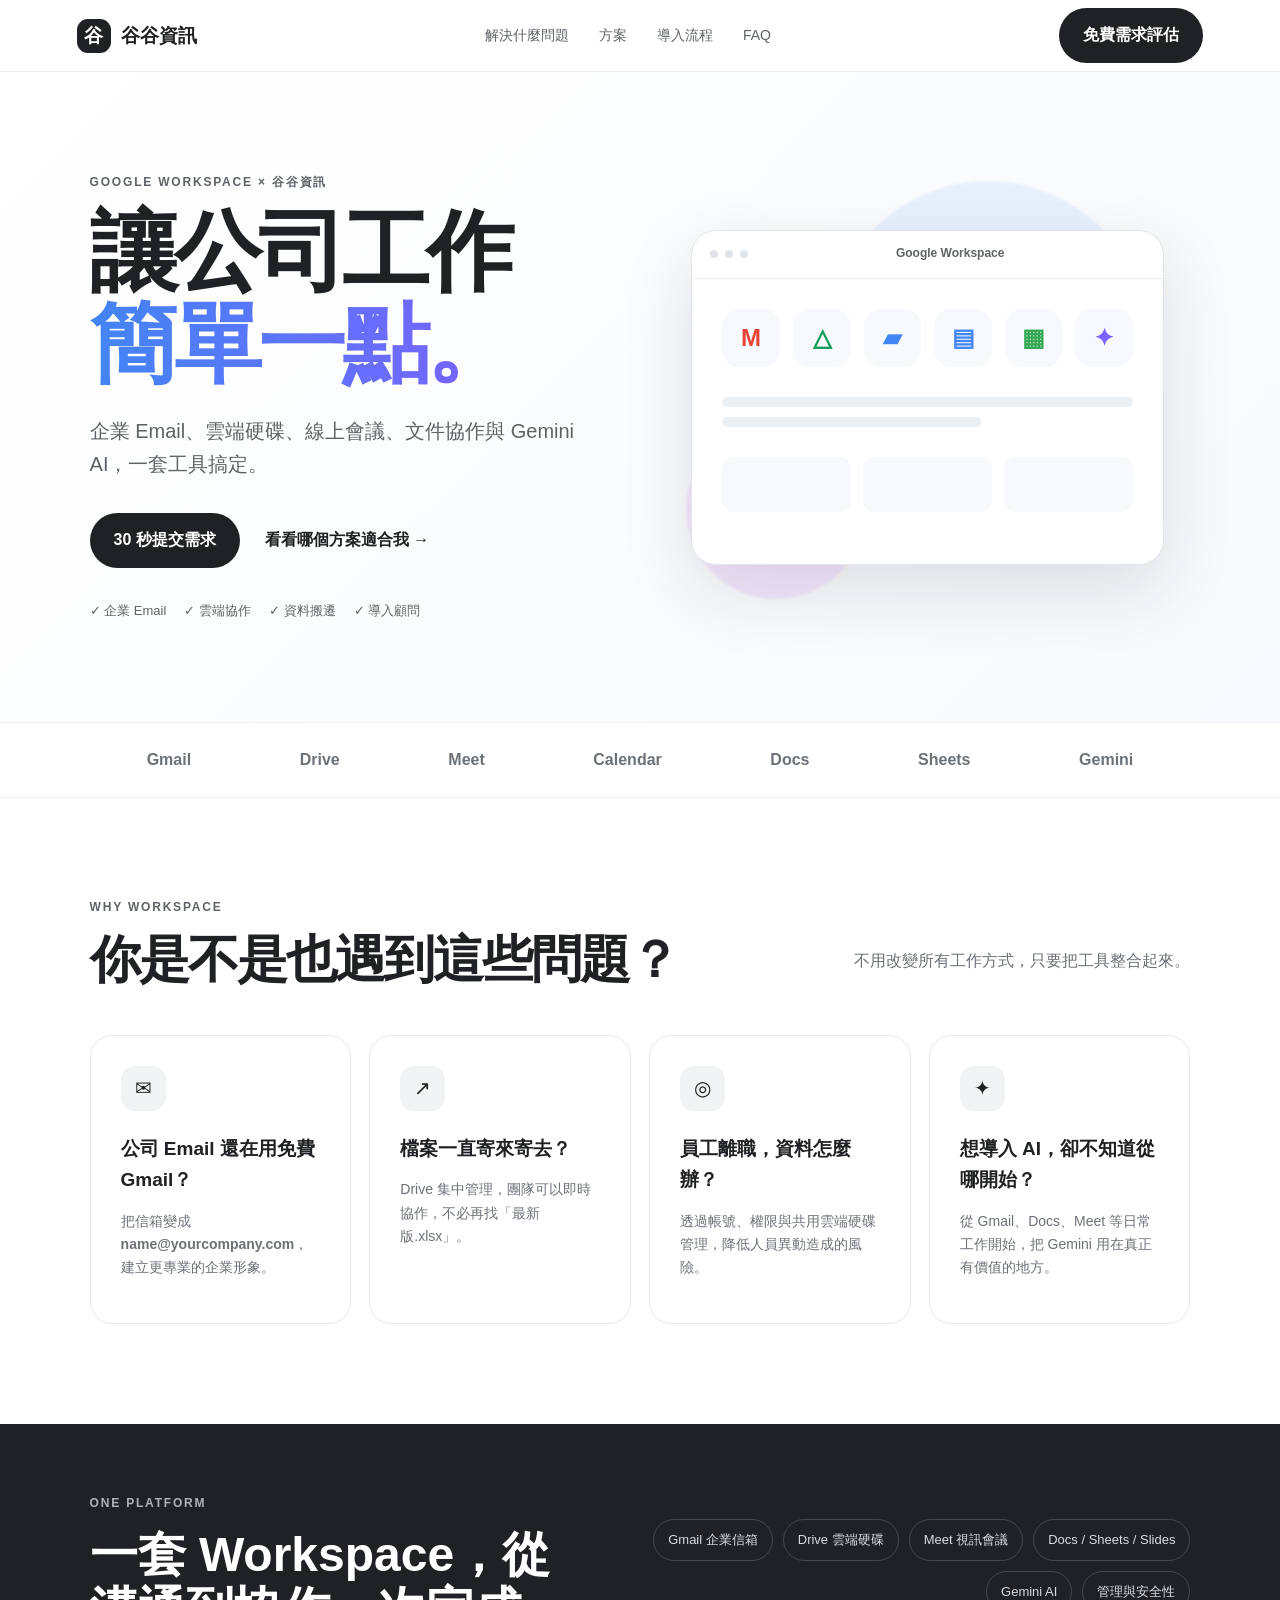
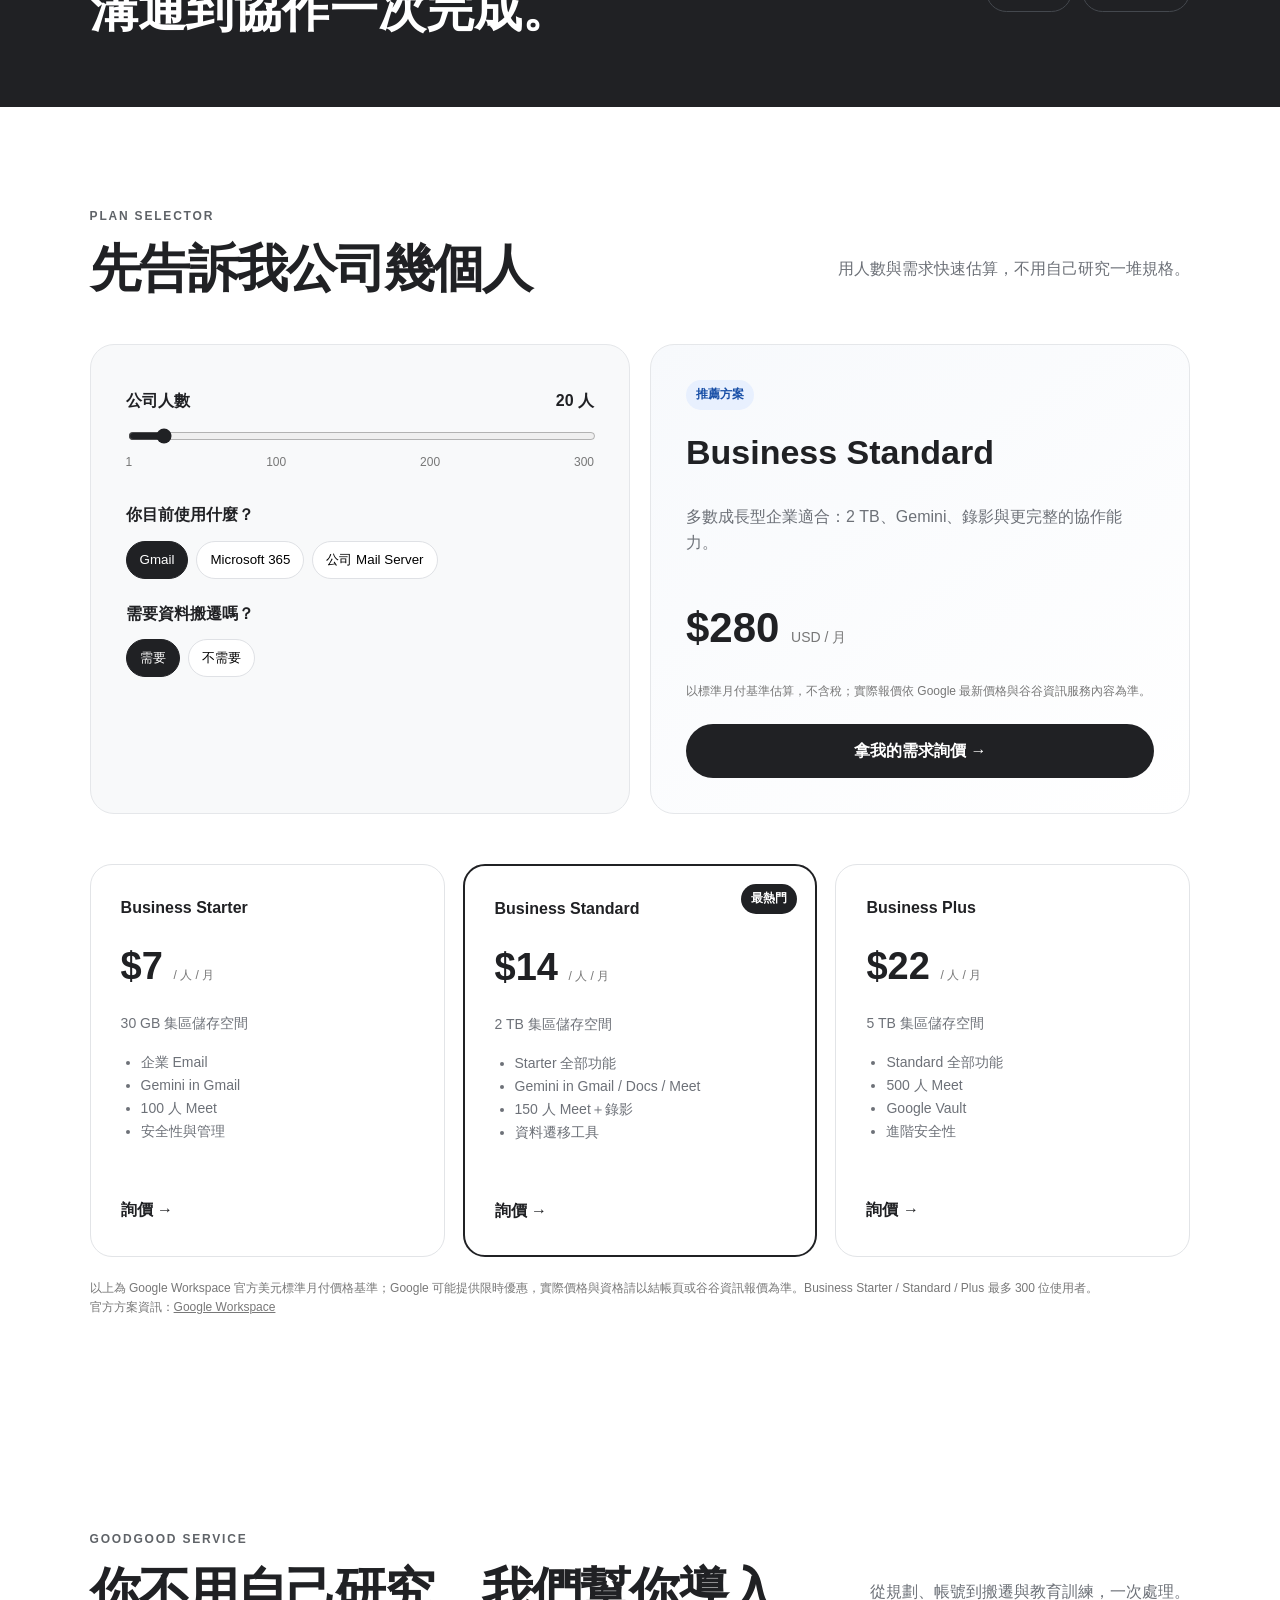
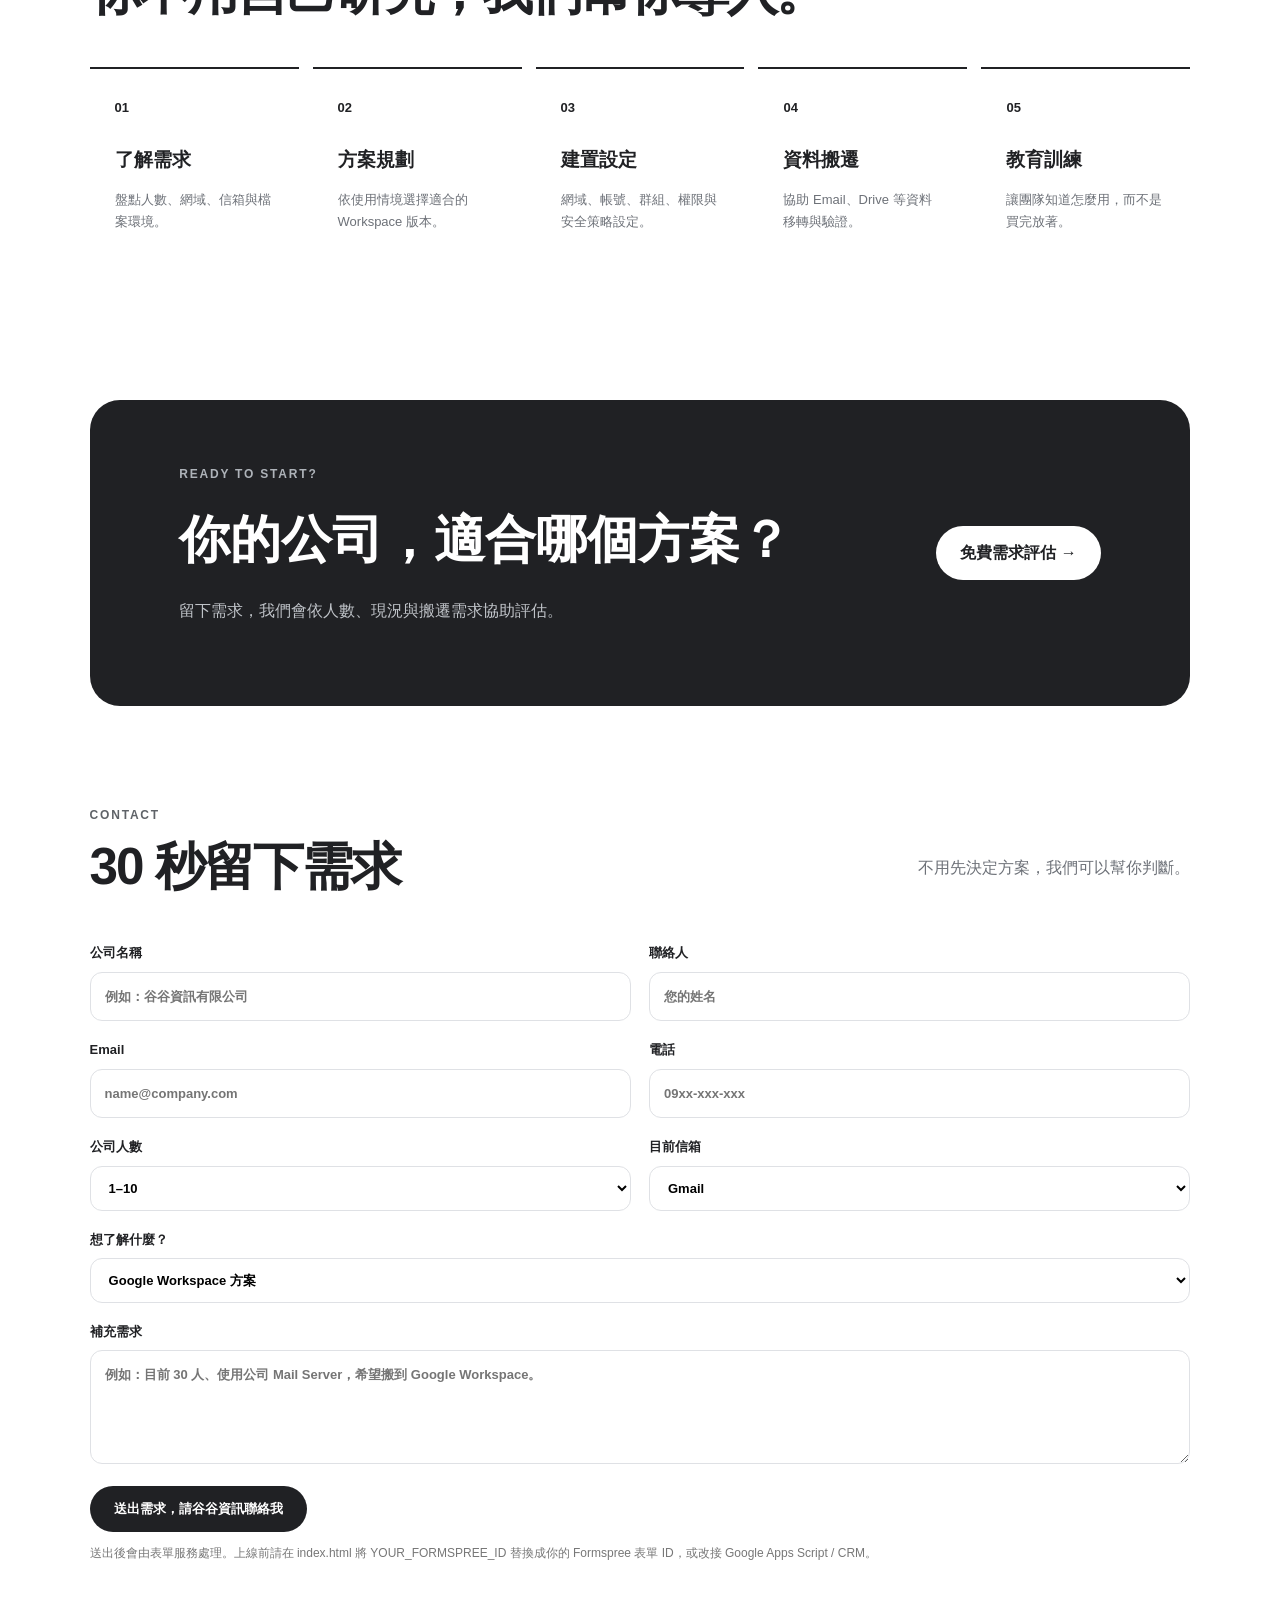
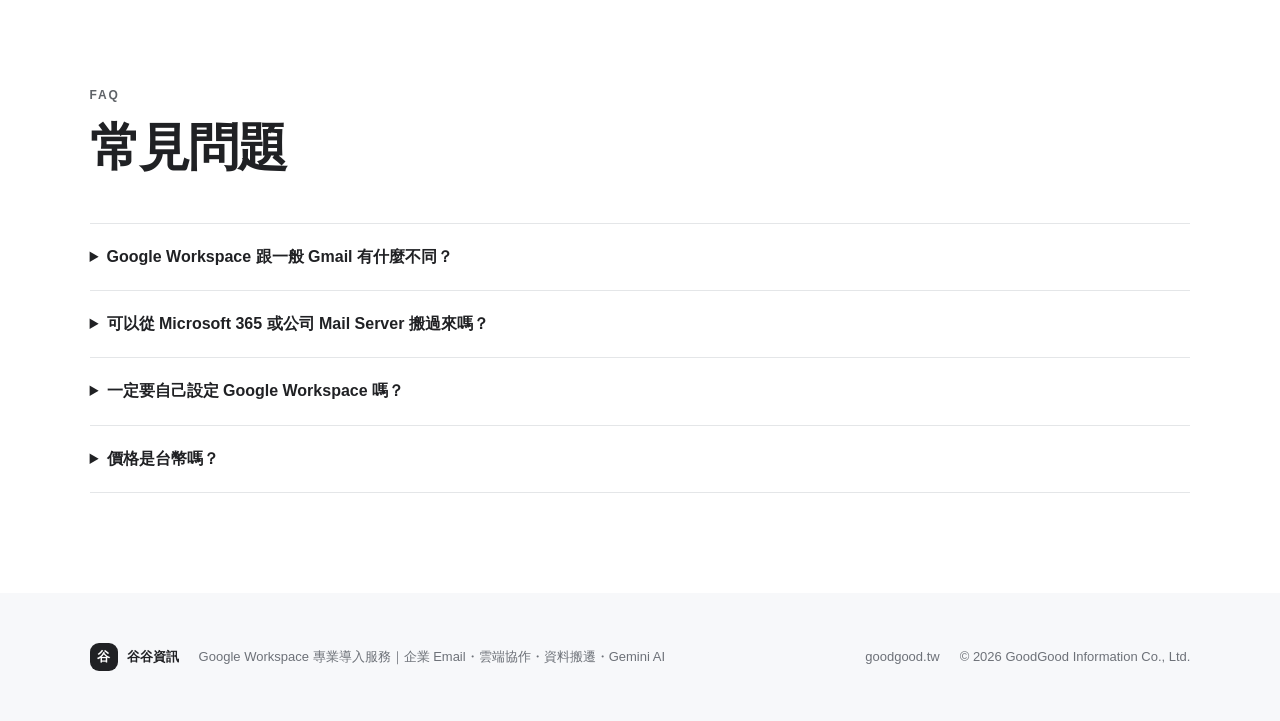
==== index.html @ 381380df "Add files via upload update v2 website files" ====
<!doctype html>
<html lang="zh-Hant">
<head>
  <meta charset="utf-8">
  <meta name="viewport" content="width=device-width,initial-scale=1">
  <title>Google Workspace 企業導入｜谷谷資訊</title>
  <meta name="description" content="谷谷資訊提供 Google Workspace 企業 Email、雲端硬碟、Meet、Gemini AI 導入、資料搬遷與管理服務。">
  <meta property="og:title" content="Google Workspace，讓公司工作簡單一點｜谷谷資訊">
  <meta property="og:description" content="企業 Email、雲端硬碟、Meet、Gemini AI，一套工具搞定。">
  <meta property="og:type" content="website">
  <link rel="stylesheet" href="styles.css">
</head>
<body>
<header class="nav">
  <a class="brand" href="#top"><span class="brand-mark">谷</span><span>谷谷資訊</span></a>
  <nav>
    <a href="#solutions">解決什麼問題</a>
    <a href="#plans">方案</a>
    <a href="#process">導入流程</a>
    <a href="#faq">FAQ</a>
  </nav>
  <a class="btn btn-dark" href="#quote">免費需求評估</a>
</header>

<main id="top">
<section class="hero">
  <div class="hero-copy">
    <div class="eyebrow">GOOGLE WORKSPACE × 谷谷資訊</div>
    <h1>讓公司工作<br><span>簡單一點。</span></h1>
    <p>企業 Email、雲端硬碟、線上會議、文件協作與 Gemini AI，一套工具搞定。</p>
    <div class="hero-actions">
      <a class="btn btn-dark" href="#quote">30 秒提交需求</a>
      <a class="text-link" href="#plans">看看哪個方案適合我 →</a>
    </div>
    <div class="trust-row"><span>✓ 企業 Email</span><span>✓ 雲端協作</span><span>✓ 資料搬遷</span><span>✓ 導入顧問</span></div>
  </div>
  <div class="hero-art">
    <div class="orb orb1"></div><div class="orb orb2"></div>
    <div class="workspace-window">
      <div class="window-top"><span></span><span></span><span></span><b>Google Workspace</b></div>
      <div class="app-grid">
        <div class="app gmail">M</div><div class="app drive">△</div><div class="app meet">▰</div>
        <div class="app docs">▤</div><div class="app sheets">▦</div><div class="app gemini">✦</div>
      </div>
      <div class="dashboard-line"></div><div class="dashboard-line short"></div>
      <div class="mini-cards"><div></div><div></div><div></div></div>
    </div>
  </div>
</section>

<section class="logo-strip"><span>Gmail</span><span>Drive</span><span>Meet</span><span>Calendar</span><span>Docs</span><span>Sheets</span><span>Gemini</span></section>

<section id="solutions" class="section">
  <div class="section-head"><div><div class="eyebrow">WHY WORKSPACE</div><h2>你是不是也遇到這些問題？</h2></div><p>不用改變所有工作方式，只要把工具整合起來。</p></div>
  <div class="pain-grid">
    <article><div class="icon">✉</div><h3>公司 Email 還在用免費 Gmail？</h3><p>把信箱變成 <b>name@yourcompany.com</b>，建立更專業的企業形象。</p></article>
    <article><div class="icon">↗</div><h3>檔案一直寄來寄去？</h3><p>Drive 集中管理，團隊可以即時協作，不必再找「最新版.xlsx」。</p></article>
    <article><div class="icon">◎</div><h3>員工離職，資料怎麼辦？</h3><p>透過帳號、權限與共用雲端硬碟管理，降低人員異動造成的風險。</p></article>
    <article><div class="icon">✦</div><h3>想導入 AI，卻不知道從哪開始？</h3><p>從 Gmail、Docs、Meet 等日常工作開始，把 Gemini 用在真正有價值的地方。</p></article>
  </div>
</section>

<section class="band">
  <div><div class="eyebrow">ONE PLATFORM</div><h2>一套 Workspace，從溝通到協作一次完成。</h2></div>
  <div class="feature-pills"><span>Gmail 企業信箱</span><span>Drive 雲端硬碟</span><span>Meet 視訊會議</span><span>Docs / Sheets / Slides</span><span>Gemini AI</span><span>管理與安全性</span></div>
</section>

<section id="plans" class="section plans-section">
  <div class="section-head"><div><div class="eyebrow">PLAN SELECTOR</div><h2>先告訴我公司幾個人</h2></div><p>用人數與需求快速估算，不用自己研究一堆規格。</p></div>
  <div class="calculator">
    <div class="calc-controls">
      <label>公司人數 <strong id="userCountLabel">20 人</strong></label>
      <input id="users" type="range" min="1" max="300" value="20">
      <div class="range-labels"><span>1</span><span>100</span><span>200</span><span>300</span></div>
      <label>你目前使用什麼？</label>
      <div class="choice-row" data-group="mail">
        <button class="choice active" data-value="Gmail">Gmail</button><button class="choice" data-value="Microsoft 365">Microsoft 365</button><button class="choice" data-value="公司 Mail Server">公司 Mail Server</button>
      </div>
      <label>需要資料搬遷嗎？</label>
      <div class="choice-row" data-group="migration">
        <button class="choice active" data-value="需要">需要</button><button class="choice" data-value="不需要">不需要</button>
      </div>
    </div>
    <div class="recommendation">
      <div class="rec-badge">推薦方案</div><h3 id="recommendedPlan">Business Standard</h3>
      <p id="recReason">適合需要雲端協作、較大儲存空間與 Gemini AI 的團隊。</p>
      <div class="price"><span id="monthly">$280</span> <small>USD / 月</small></div>
      <div class="muted">以標準月付基準估算，不含稅；實際報價依 Google 最新價格與谷谷資訊服務內容為準。</div>
      <a class="btn btn-dark full" href="#quote">拿我的需求詢價 →</a>
    </div>
  </div>

  <div class="price-grid">
    <article class="price-card"><div class="plan-name">Business Starter</div><div class="price-big">$7 <small>/ 人 / 月</small></div><p>30 GB 集區儲存空間</p><ul><li>企業 Email</li><li>Gemini in Gmail</li><li>100 人 Meet</li><li>安全性與管理</li></ul><a href="#quote">詢價 →</a></article>
    <article class="price-card popular"><div class="tag">最熱門</div><div class="plan-name">Business Standard</div><div class="price-big">$14 <small>/ 人 / 月</small></div><p>2 TB 集區儲存空間</p><ul><li>Starter 全部功能</li><li>Gemini in Gmail / Docs / Meet</li><li>150 人 Meet＋錄影</li><li>資料遷移工具</li></ul><a href="#quote">詢價 →</a></article>
    <article class="price-card"><div class="plan-name">Business Plus</div><div class="price-big">$22 <small>/ 人 / 月</small></div><p>5 TB 集區儲存空間</p><ul><li>Standard 全部功能</li><li>500 人 Meet</li><li>Google Vault</li><li>進階安全性</li></ul><a href="#quote">詢價 →</a></article>
  </div>
  <p class="price-note">以上為 Google Workspace 官方美元標準月付價格基準；Google 可能提供限時優惠，實際價格與資格請以結帳頁或谷谷資訊報價為準。Business Starter / Standard / Plus 最多 300 位使用者。<br>官方方案資訊：<a href="https://workspace.google.com/intl/zh-TW/business/" target="_blank" rel="noopener">Google Workspace</a></p>
</section>

<section id="process" class="section process-section">
  <div class="section-head"><div><div class="eyebrow">GOODGOOD SERVICE</div><h2>你不用自己研究，我們幫你導入。</h2></div><p>從規劃、帳號到搬遷與教育訓練，一次處理。</p></div>
  <div class="process-grid">
    <div><b>01</b><h3>了解需求</h3><p>盤點人數、網域、信箱與檔案環境。</p></div>
    <div><b>02</b><h3>方案規劃</h3><p>依使用情境選擇適合的 Workspace 版本。</p></div>
    <div><b>03</b><h3>建置設定</h3><p>網域、帳號、群組、權限與安全策略設定。</p></div>
    <div><b>04</b><h3>資料搬遷</h3><p>協助 Email、Drive 等資料移轉與驗證。</p></div>
    <div><b>05</b><h3>教育訓練</h3><p>讓團隊知道怎麼用，而不是買完放著。</p></div>
  </div>
</section>

<section class="cta">
  <div><div class="eyebrow">READY TO START?</div><h2>你的公司，適合哪個方案？</h2><p>留下需求，我們會依人數、現況與搬遷需求協助評估。</p></div>
  <a class="btn btn-light" href="#quote">免費需求評估 →</a>
</section>

<section id="quote" class="section quote-section">
  <div class="section-head"><div><div class="eyebrow">CONTACT</div><h2>30 秒留下需求</h2></div><p>不用先決定方案，我們可以幫你判斷。</p></div>
  <form id="leadForm" action="https://formspree.io/f/YOUR_FORMSPREE_ID" method="POST">
    <div class="form-grid">
      <label>公司名稱<input name="company" required placeholder="例如：谷谷資訊有限公司"></label>
      <label>聯絡人<input name="name" required placeholder="您的姓名"></label>
      <label>Email<input type="email" name="email" required placeholder="name@company.com"></label>
      <label>電話<input name="phone" placeholder="09xx-xxx-xxx"></label>
      <label>公司人數<select name="users"><option>1–10</option><option>11–30</option><option>31–100</option><option>101–300</option><option>300+</option></select></label>
      <label>目前信箱<select name="current_mail"><option>Gmail</option><option>Microsoft 365</option><option>公司 Mail Server</option><option>其他</option></select></label>
      <label class="full-field">想了解什麼？<select name="interest"><option>Google Workspace 方案</option><option>企業 Email 建置</option><option>資料搬遷</option><option>Gemini AI 導入</option><option>完整導入服務</option></select></label>
      <label class="full-field">補充需求<textarea name="message" rows="4" placeholder="例如：目前 30 人、使用公司 Mail Server，希望搬到 Google Workspace。"></textarea></label>
    </div>
    <button class="btn btn-dark submit" type="submit">送出需求，請谷谷資訊聯絡我</button>
    <p class="form-note">送出後會由表單服務處理。上線前請在 index.html 將 YOUR_FORMSPREE_ID 替換成你的 Formspree 表單 ID，或改接 Google Apps Script / CRM。</p>
  </form>
</section>

<section id="faq" class="section faq">
  <div class="section-head"><div><div class="eyebrow">FAQ</div><h2>常見問題</h2></div></div>
  <details><summary>Google Workspace 跟一般 Gmail 有什麼不同？</summary><p>Workspace 是企業版服務，可使用自訂網域 Email，並提供企業管理、權限、安全與協作功能。</p></details>
  <details><summary>可以從 Microsoft 365 或公司 Mail Server 搬過來嗎？</summary><p>可以評估。實際搬遷範圍會依來源系統、資料量與既有設定確認。</p></details>
  <details><summary>一定要自己設定 Google Workspace 嗎？</summary><p>不需要。谷谷資訊可以協助規劃、網域與帳號設定、權限、安全性、資料搬遷及使用教學。</p></details>
  <details><summary>價格是台幣嗎？</summary><p>Google 官方公開方案以美元計價；谷谷資訊可依你的使用者人數與導入需求提供實際報價。</p></details>
</section>
</main>

<footer><div class="footer-brand"><span class="brand-mark">谷</span><b>谷谷資訊</b></div><p>Google Workspace 專業導入服務｜企業 Email・雲端協作・資料搬遷・Gemini AI</p><a href="https://goodgood.tw/" target="_blank" rel="noopener">goodgood.tw</a><span>© 2026 GoodGood Information Co., Ltd.</span></footer>
<script src="script.js"></script>
</body>
</html>
---- styles.css ----
*{box-sizing:border-box}html{scroll-behavior:smooth}body{margin:0;font-family:Inter,-apple-system,BlinkMacSystemFont,"Noto Sans TC","Microsoft JhengHei",sans-serif;color:#202124;background:#fff;line-height:1.65}a{color:inherit;text-decoration:none}.nav{height:72px;padding:0 6%;display:flex;align-items:center;justify-content:space-between;border-bottom:1px solid #eee;background:rgba(255,255,255,.9);backdrop-filter:blur(14px);position:sticky;top:0;z-index:20}.brand{display:flex;align-items:center;gap:10px;font-size:19px;font-weight:800}.brand-mark{width:34px;height:34px;border-radius:11px;display:grid;place-items:center;background:#202124;color:#fff;font-weight:900}.nav nav{display:flex;gap:30px;font-size:14px;color:#5f6368}.btn{display:inline-flex;align-items:center;justify-content:center;border-radius:999px;padding:13px 23px;font-weight:750;border:1px solid transparent;transition:.2s}.btn:hover{transform:translateY(-1px)}.btn-dark{background:#202124;color:#fff}.btn-light{background:#fff;color:#202124}.hero{min-height:650px;padding:75px 7%;display:grid;grid-template-columns:1fr 1fr;gap:50px;align-items:center;background:linear-gradient(135deg,#fff 0%,#f7f9fc 100%)}.eyebrow{font-size:12px;letter-spacing:1.8px;font-weight:800;color:#5f6368;margin-bottom:13px}.hero h1{font-size:clamp(50px,7vw,88px);line-height:1.05;letter-spacing:-4px;margin:0 0 25px}.hero h1 span{background:linear-gradient(90deg,#4285f4,#7b61ff);-webkit-background-clip:text;color:transparent}.hero-copy>p{font-size:20px;color:#5f6368;max-width:600px}.hero-actions{display:flex;align-items:center;gap:25px;margin:32px 0}.text-link{font-weight:700}.trust-row{display:flex;gap:18px;flex-wrap:wrap;color:#5f6368;font-size:13px}.hero-art{height:480px;position:relative;display:grid;place-items:center}.orb{position:absolute;border-radius:50%;filter:blur(1px)}.orb1{width:320px;height:320px;background:#e8f0fe;right:8%;top:5%}.orb2{width:180px;height:180px;background:#f3e8fd;left:4%;bottom:8%}.workspace-window{width:min(500px,90%);height:335px;background:#fff;border:1px solid #e1e5eb;border-radius:25px;box-shadow:0 25px 70px rgba(32,33,36,.13);position:relative;z-index:2;overflow:hidden}.window-top{height:48px;border-bottom:1px solid #eee;display:flex;align-items:center;gap:7px;padding:0 18px;color:#5f6368;font-size:12px}.window-top span{width:8px;height:8px;border-radius:50%;background:#dfe3e8}.window-top b{margin-left:auto;margin-right:auto;font-weight:600}.app-grid{display:grid;grid-template-columns:repeat(6,1fr);gap:13px;padding:30px}.app{height:58px;border-radius:17px;display:grid;place-items:center;font-weight:900;font-size:24px;background:#f7f9fc}.gmail{color:#ea4335}.drive{color:#0f9d58}.meet{color:#4285f4}.docs{color:#4285f4}.sheets{color:#34a853}.gemini{color:#7b61ff}.dashboard-line{height:10px;background:#edf0f3;border-radius:99px;margin:0 30px 10px}.dashboard-line.short{width:55%}.mini-cards{display:flex;gap:12px;padding:20px 30px}.mini-cards div{height:55px;flex:1;background:#f7f9fc;border-radius:12px}.logo-strip{padding:24px 8%;display:flex;justify-content:space-around;gap:20px;flex-wrap:wrap;border-top:1px solid #eee;border-bottom:1px solid #eee;color:#6d7178;font-weight:800}.section{padding:100px 7%;max-width:1400px;margin:auto}.section-head{display:flex;justify-content:space-between;align-items:end;gap:40px;margin-bottom:45px}.section-head h2{font-size:clamp(32px,4vw,52px);letter-spacing:-2px;line-height:1.15;margin:0}.section-head>p{max-width:400px;color:#6d7178}.pain-grid{display:grid;grid-template-columns:repeat(4,1fr);gap:18px}.pain-grid article{padding:30px;border:1px solid #e6e8eb;border-radius:22px;background:#fff;min-height:240px}.icon{width:45px;height:45px;border-radius:14px;background:#f1f3f4;display:grid;place-items:center;font-size:20px;margin-bottom:22px}.pain-grid h3{margin:0 0 10px;font-size:19px}.pain-grid p{color:#6d7178;font-size:14px}.band{padding:70px 7%;background:#202124;color:#fff;display:flex;justify-content:space-between;align-items:center;gap:50px}.band h2{font-size:clamp(30px,4vw,48px);line-height:1.15;max-width:650px;margin:0}.band .eyebrow{color:#aeb3b9}.feature-pills{display:flex;gap:10px;flex-wrap:wrap;max-width:600px;justify-content:flex-end}.feature-pills span{border:1px solid #44484e;padding:9px 14px;border-radius:99px;color:#d9dde2;font-size:13px}.calculator{display:grid;grid-template-columns:1fr 1fr;gap:20px;margin-bottom:50px}.calc-controls,.recommendation{border:1px solid #e5e7ea;border-radius:24px;padding:35px}.calc-controls{background:#f8f9fa}.calc-controls label{display:block;font-weight:750;margin:8px 0 12px}.calc-controls label strong{float:right}.calc-controls input{width:100%;accent-color:#202124}.range-labels{display:flex;justify-content:space-between;font-size:12px;color:#777;margin-bottom:30px}.choice-row{display:flex;gap:8px;flex-wrap:wrap;margin-bottom:22px}.choice{background:#fff;border:1px solid #dfe1e5;border-radius:99px;padding:9px 13px;cursor:pointer}.choice.active{background:#202124;color:#fff;border-color:#202124}.recommendation{display:flex;flex-direction:column;justify-content:center;background:linear-gradient(145deg,#f7f9fc,#fff)}.rec-badge,.tag{display:inline-block;width:max-content;padding:5px 10px;border-radius:99px;background:#e8f0fe;color:#174ea6;font-size:12px;font-weight:800}.recommendation h3{font-size:34px;margin:14px 0 8px}.recommendation p{color:#6d7178}.price{font-size:42px;font-weight:850;margin:20px 0}.price small{font-size:14px;font-weight:500;color:#777}.muted,.price-note{font-size:12px;color:#777}.full{width:100%;margin-top:22px}.price-grid{display:grid;grid-template-columns:repeat(3,1fr);gap:18px}.price-card{position:relative;border:1px solid #e2e4e7;border-radius:22px;padding:30px}.price-card.popular{border:2px solid #202124}.price-card .tag{position:absolute;right:18px;top:18px;background:#202124;color:#fff}.plan-name{font-weight:800}.price-big{font-size:38px;font-weight:850;margin:14px 0}.price-big small{font-size:12px;font-weight:500;color:#777}.price-card p,.price-card li{font-size:14px;color:#6d7178}.price-card ul{padding-left:20px;min-height:130px}.price-card>a{font-weight:800}.price-note{margin-top:22px}.price-note a{text-decoration:underline}.process-grid{display:grid;grid-template-columns:repeat(5,1fr);gap:14px}.process-grid>div{padding:25px;border-top:2px solid #202124}.process-grid b{font-size:13px}.process-grid h3{margin:25px 0 8px}.process-grid p{font-size:13px;color:#6d7178}.cta{margin:30px 7% 0;padding:65px 7%;border-radius:30px;background:#202124;color:#fff;display:flex;align-items:center;justify-content:space-between;gap:30px}.cta h2{font-size:clamp(32px,4vw,52px);margin:0 0 8px}.cta p{color:#bfc3c8}.cta .eyebrow{color:#aeb3b9}.quote-section{padding-bottom:80px}.form-grid{display:grid;grid-template-columns:1fr 1fr;gap:18px}.form-grid label{font-size:13px;font-weight:750}.form-grid input,.form-grid select,.form-grid textarea{display:block;width:100%;margin-top:8px;border:1px solid #dfe1e5;border-radius:12px;padding:13px 14px;font:inherit;background:#fff}.full-field{grid-column:1/-1}.submit{margin-top:22px}.form-note{font-size:12px;color:#777}.faq details{border-top:1px solid #e4e6e8;padding:20px 0}.faq details:last-child{border-bottom:1px solid #e4e6e8}.faq summary{cursor:pointer;font-weight:750}.faq p{color:#6d7178}.faq{padding-top:30px}footer{padding:40px 7%;background:#f7f8fa;display:flex;align-items:center;gap:20px;flex-wrap:wrap;font-size:13px;color:#6d7178}.footer-brand{display:flex;align-items:center;gap:9px;color:#202124}.footer-brand .brand-mark{width:28px;height:28px;border-radius:9px}footer p{margin-right:auto}@media(max-width:900px){.nav nav{display:none}.hero{grid-template-columns:1fr;padding-top:55px}.hero-art{height:350px}.pain-grid{grid-template-columns:1fr 1fr}.band,.section-head,.cta{flex-direction:column;align-items:flex-start}.feature-pills{justify-content:flex-start}.calculator,.price-grid{grid-template-columns:1fr}.process-grid{grid-template-columns:1fr 1fr}}@media(max-width:600px){.nav{padding:0 18px}.nav .btn{display:none}.hero{padding:50px 22px}.hero h1{letter-spacing:-2px}.section{padding:65px 22px}.pain-grid{grid-template-columns:1fr}.form-grid{grid-template-columns:1fr}.full-field{grid-column:auto}.band{padding:55px 22px}.cta{margin:20px 22px 0;padding:45px 28px}.logo-strip{padding:20px}.workspace-window{height:270px}.app-grid{padding:20px;gap:8px}.app{height:45px}.calc-controls,.recommendation{padding:25px}}
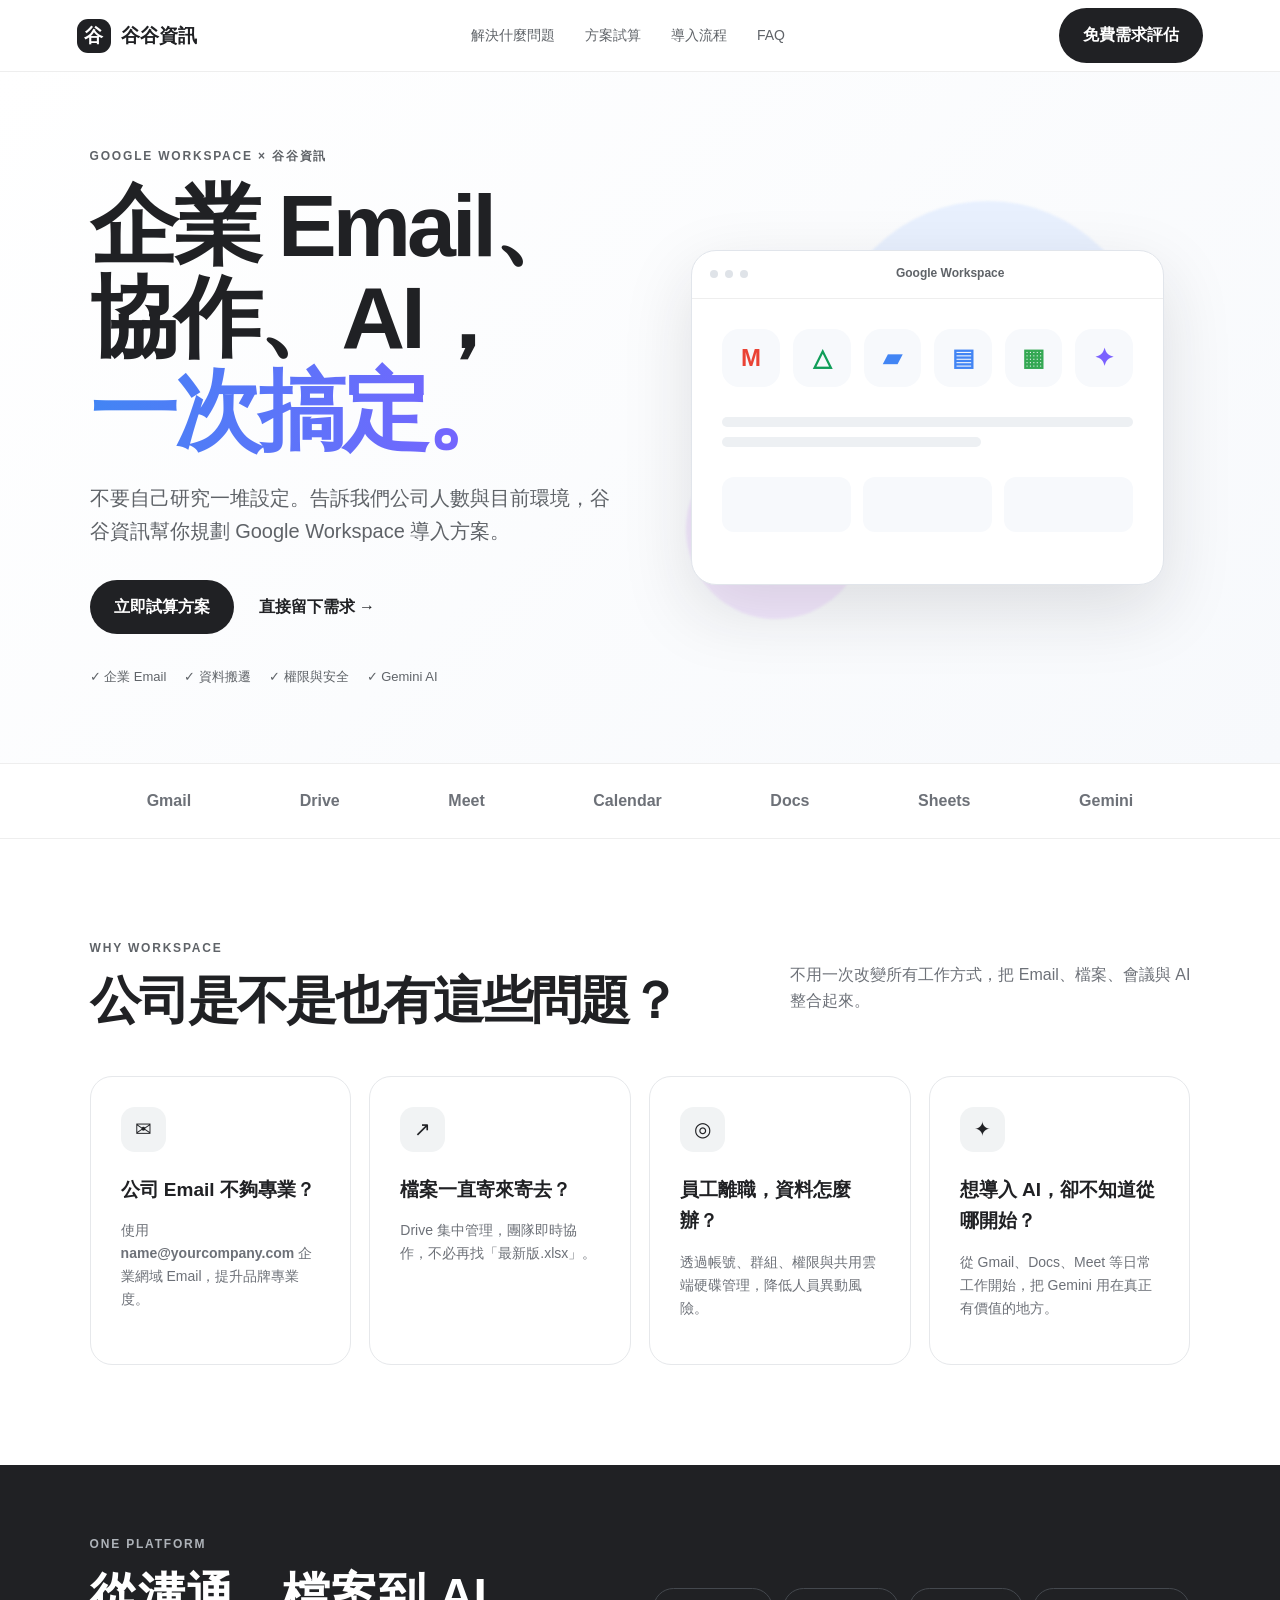
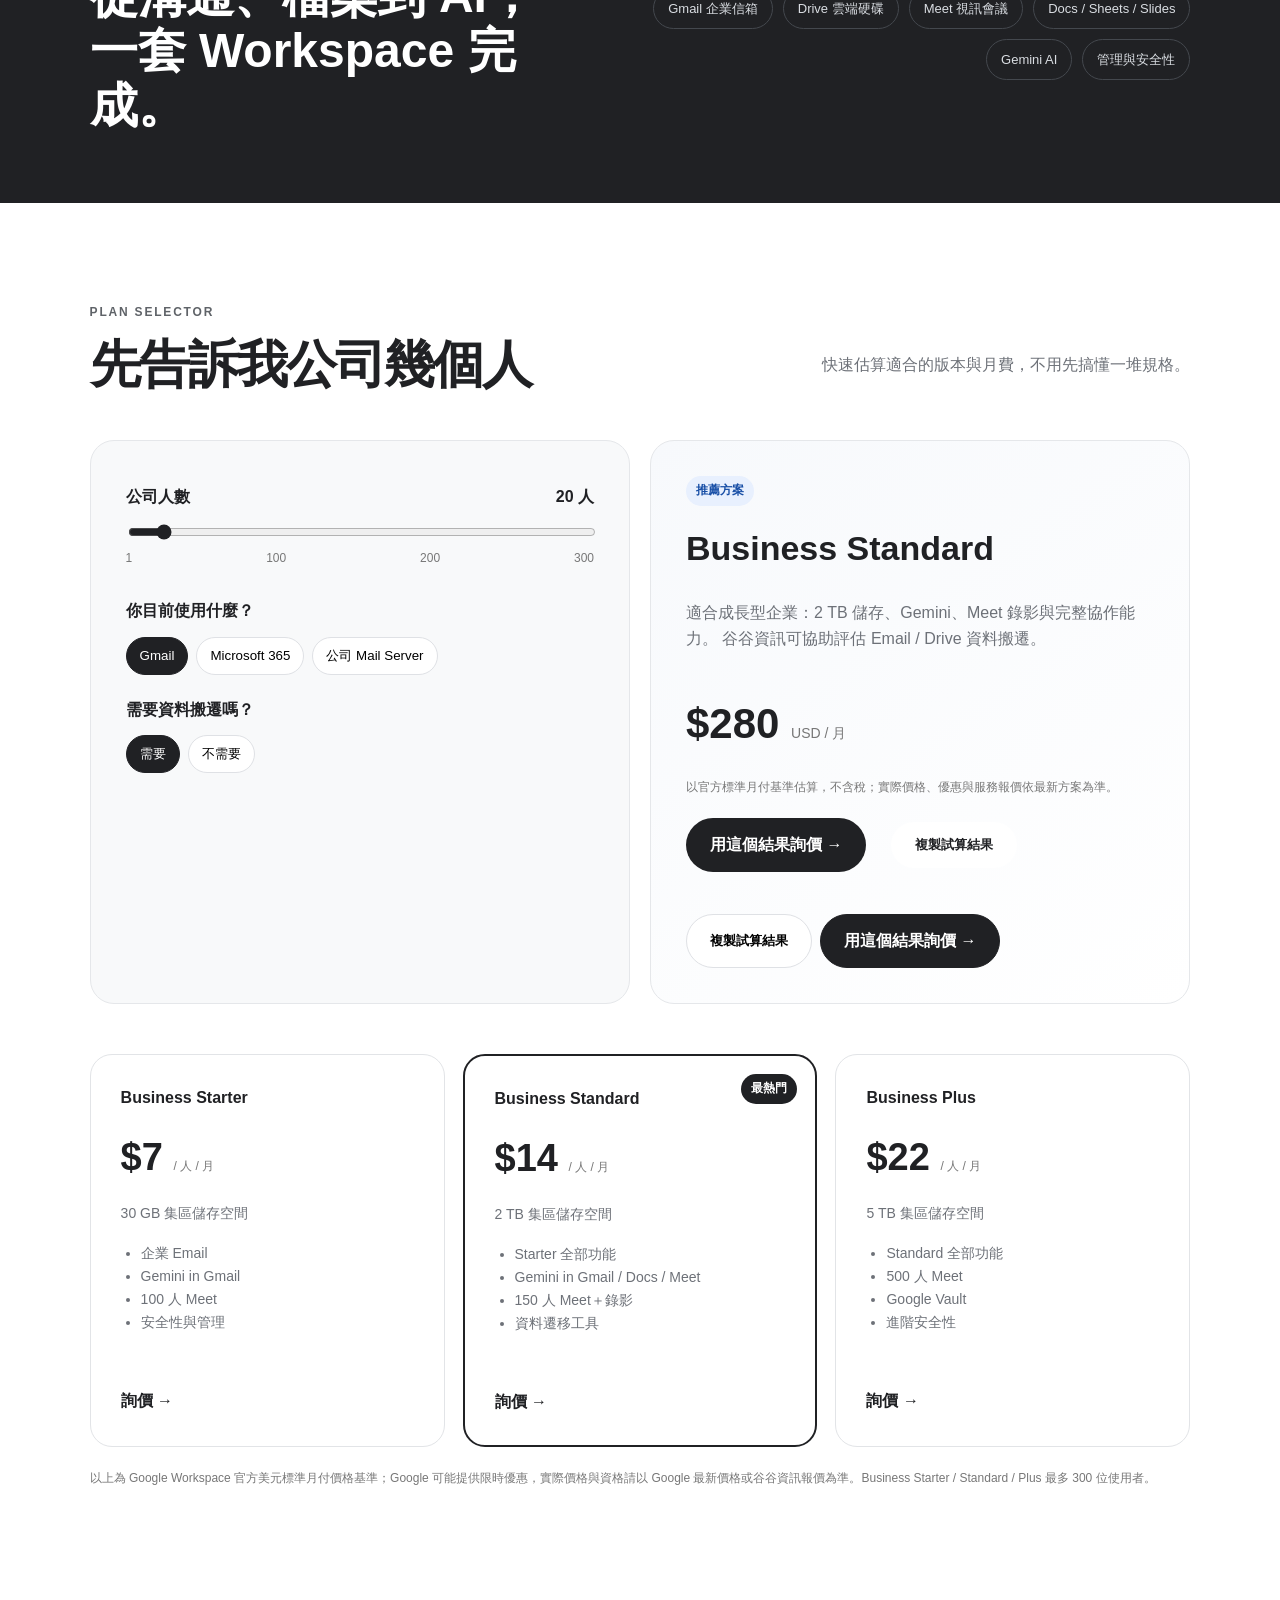
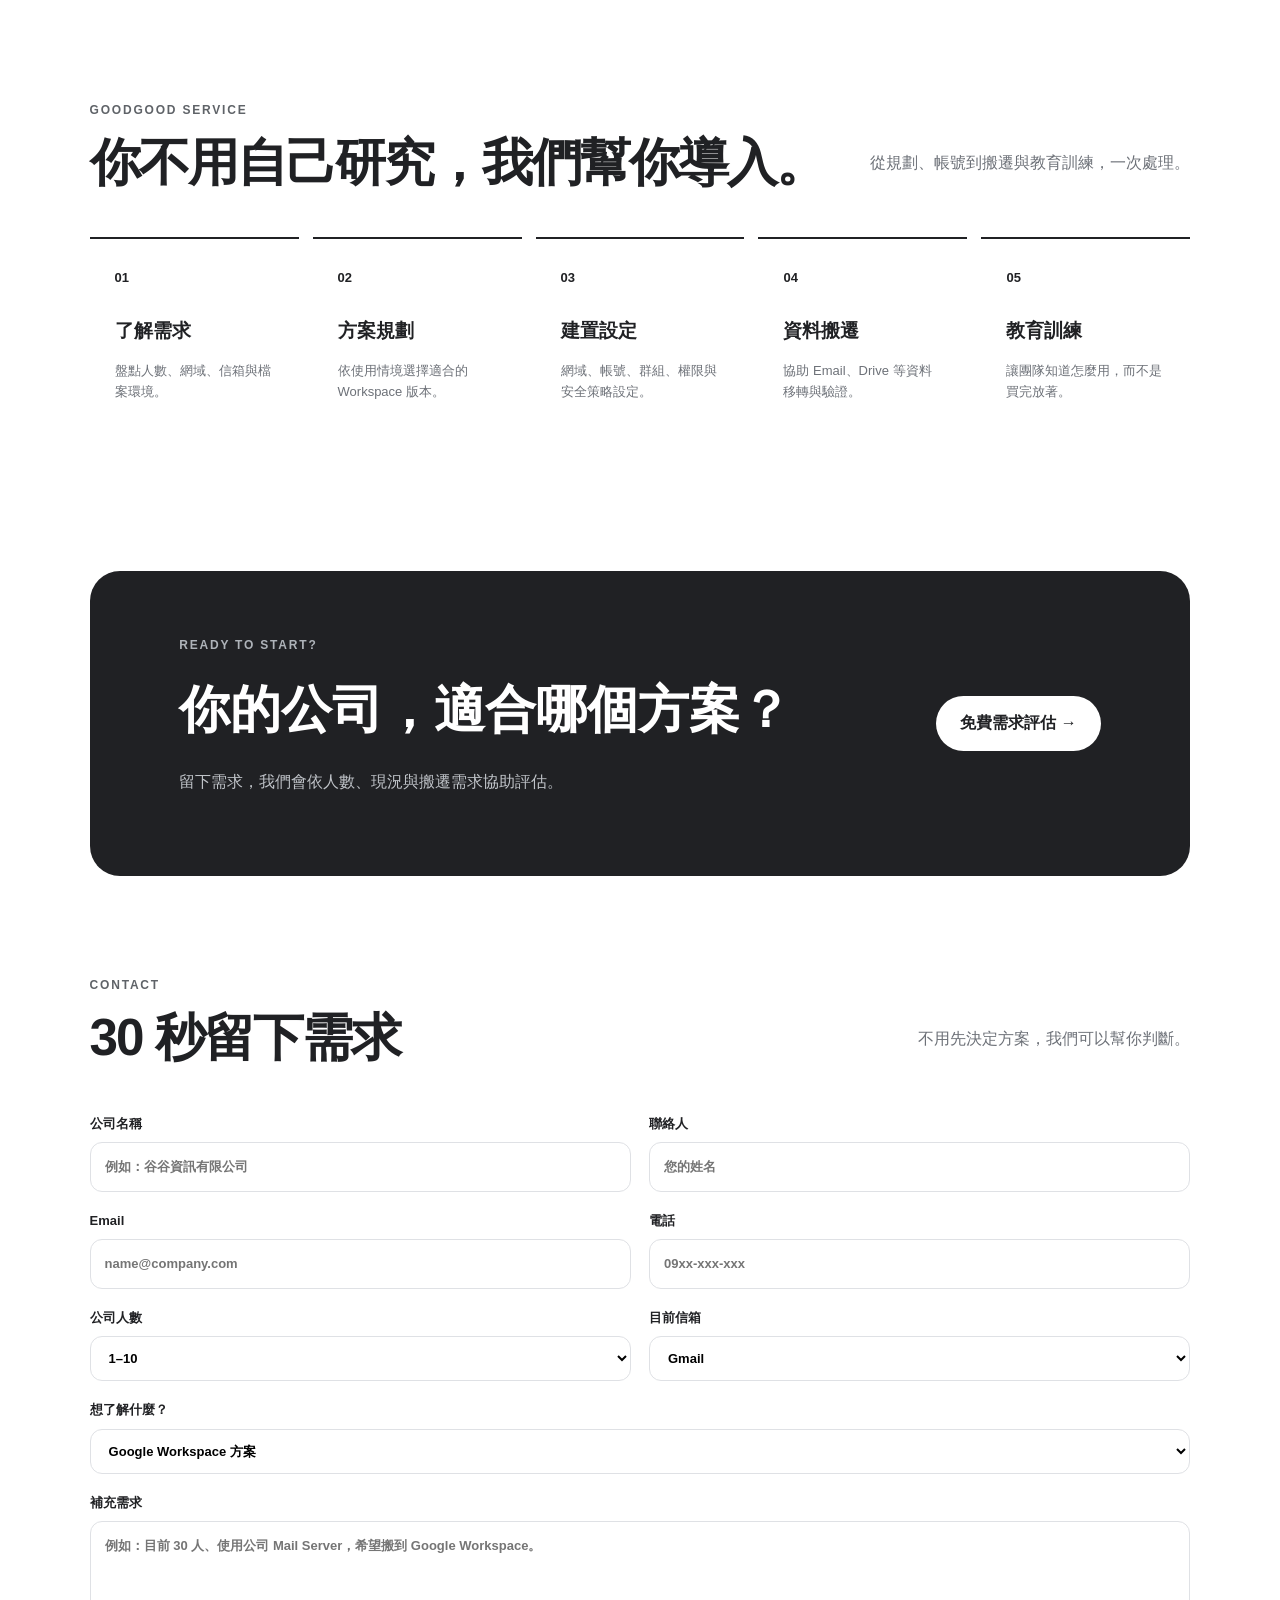
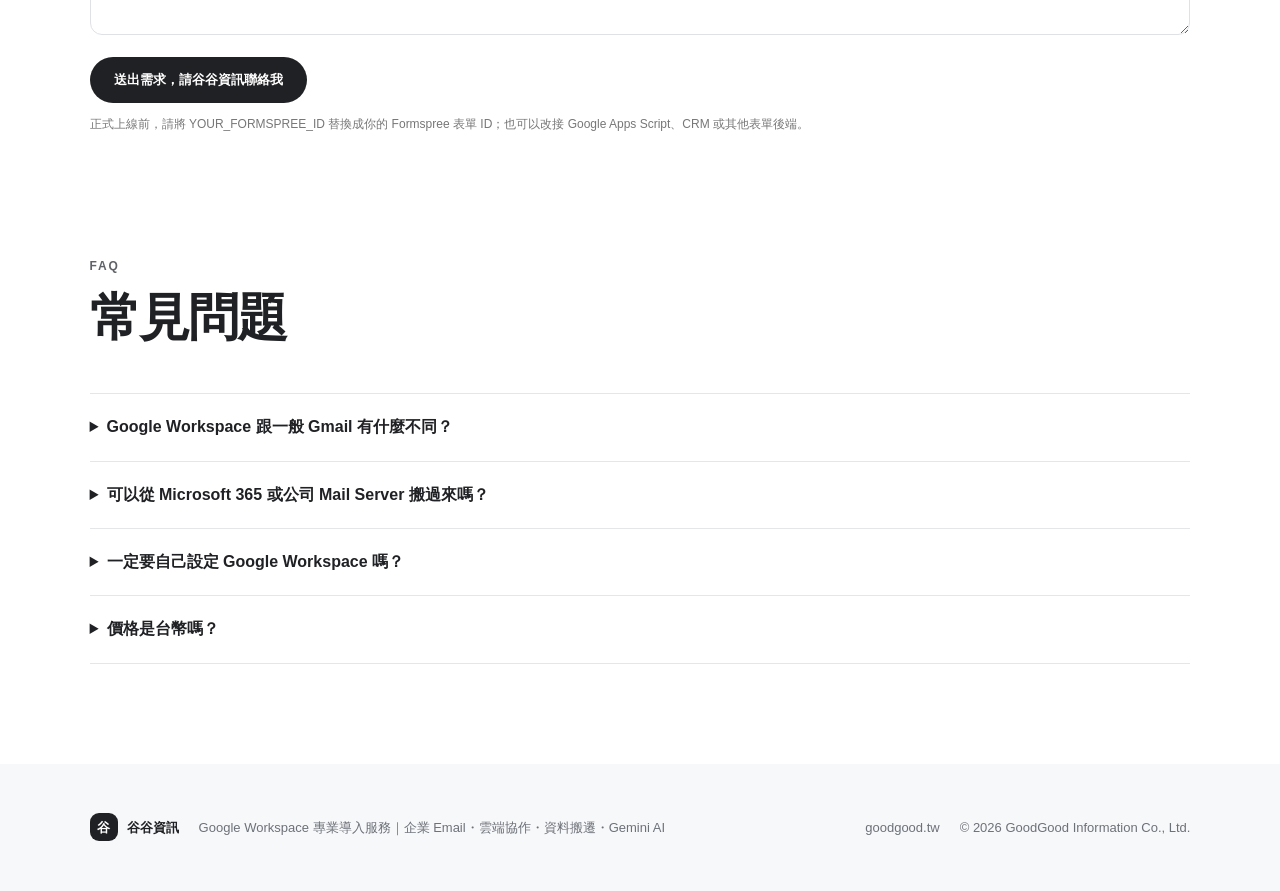
==== commit 015c6699: "feat: launch V3 commercial Google Workspace landing page" ====
--- a/index.html
+++ b/index.html
@@ -4,9 +4,9 @@
   <meta charset="utf-8">
   <meta name="viewport" content="width=device-width,initial-scale=1">
   <title>Google Workspace 企業導入｜谷谷資訊</title>
-  <meta name="description" content="谷谷資訊提供 Google Workspace 企業 Email、雲端硬碟、Meet、Gemini AI 導入、資料搬遷與管理服務。">
-  <meta property="og:title" content="Google Workspace，讓公司工作簡單一點｜谷谷資訊">
-  <meta property="og:description" content="企業 Email、雲端硬碟、Meet、Gemini AI，一套工具搞定。">
+  <meta name="description" content="企業 Email、協作、AI，一次搞定。谷谷資訊提供 Google Workspace 方案規劃、帳號建置、資料搬遷、權限安全與 Gemini AI 導入服務。">
+  <meta property="og:title" content="企業 Email、協作、AI，一次搞定｜谷谷資訊">
+  <meta property="og:description" content="告訴我們公司人數與目前環境，谷谷資訊協助規劃適合的 Google Workspace 導入方案。">
   <meta property="og:type" content="website">
   <link rel="stylesheet" href="styles.css">
 </head>
@@ -15,7 +15,7 @@
   <a class="brand" href="#top"><span class="brand-mark">谷</span><span>谷谷資訊</span></a>
   <nav>
     <a href="#solutions">解決什麼問題</a>
-    <a href="#plans">方案</a>
+    <a href="#plans">方案試算</a>
     <a href="#process">導入流程</a>
     <a href="#faq">FAQ</a>
   </nav>
@@ -26,13 +26,13 @@
 <section class="hero">
   <div class="hero-copy">
     <div class="eyebrow">GOOGLE WORKSPACE × 谷谷資訊</div>
-    <h1>讓公司工作<br><span>簡單一點。</span></h1>
-    <p>企業 Email、雲端硬碟、線上會議、文件協作與 Gemini AI，一套工具搞定。</p>
+    <h1>企業 Email、協作、AI，<br><span>一次搞定。</span></h1>
+    <p>不要自己研究一堆設定。告訴我們公司人數與目前環境，谷谷資訊幫你規劃 Google Workspace 導入方案。</p>
     <div class="hero-actions">
-      <a class="btn btn-dark" href="#quote">30 秒提交需求</a>
-      <a class="text-link" href="#plans">看看哪個方案適合我 →</a>
+      <a class="btn btn-dark" href="#plans">立即試算方案</a>
+      <a class="text-link" href="#quote">直接留下需求 →</a>
     </div>
-    <div class="trust-row"><span>✓ 企業 Email</span><span>✓ 雲端協作</span><span>✓ 資料搬遷</span><span>✓ 導入顧問</span></div>
+    <div class="trust-row"><span>✓ 企業 Email</span><span>✓ 資料搬遷</span><span>✓ 權限與安全</span><span>✓ Gemini AI</span></div>
   </div>
   <div class="hero-art">
     <div class="orb orb1"></div><div class="orb orb2"></div>
@@ -51,22 +51,22 @@
 <section class="logo-strip"><span>Gmail</span><span>Drive</span><span>Meet</span><span>Calendar</span><span>Docs</span><span>Sheets</span><span>Gemini</span></section>
 
 <section id="solutions" class="section">
-  <div class="section-head"><div><div class="eyebrow">WHY WORKSPACE</div><h2>你是不是也遇到這些問題？</h2></div><p>不用改變所有工作方式，只要把工具整合起來。</p></div>
+  <div class="section-head"><div><div class="eyebrow">WHY WORKSPACE</div><h2>公司是不是也有這些問題？</h2></div><p>不用一次改變所有工作方式，把 Email、檔案、會議與 AI 整合起來。</p></div>
   <div class="pain-grid">
-    <article><div class="icon">✉</div><h3>公司 Email 還在用免費 Gmail？</h3><p>把信箱變成 <b>name@yourcompany.com</b>，建立更專業的企業形象。</p></article>
-    <article><div class="icon">↗</div><h3>檔案一直寄來寄去？</h3><p>Drive 集中管理，團隊可以即時協作，不必再找「最新版.xlsx」。</p></article>
-    <article><div class="icon">◎</div><h3>員工離職，資料怎麼辦？</h3><p>透過帳號、權限與共用雲端硬碟管理，降低人員異動造成的風險。</p></article>
+    <article><div class="icon">✉</div><h3>公司 Email 不夠專業？</h3><p>使用 <b>name@yourcompany.com</b> 企業網域 Email，提升品牌專業度。</p></article>
+    <article><div class="icon">↗</div><h3>檔案一直寄來寄去？</h3><p>Drive 集中管理，團隊即時協作，不必再找「最新版.xlsx」。</p></article>
+    <article><div class="icon">◎</div><h3>員工離職，資料怎麼辦？</h3><p>透過帳號、群組、權限與共用雲端硬碟管理，降低人員異動風險。</p></article>
     <article><div class="icon">✦</div><h3>想導入 AI，卻不知道從哪開始？</h3><p>從 Gmail、Docs、Meet 等日常工作開始，把 Gemini 用在真正有價值的地方。</p></article>
   </div>
 </section>
 
 <section class="band">
-  <div><div class="eyebrow">ONE PLATFORM</div><h2>一套 Workspace，從溝通到協作一次完成。</h2></div>
+  <div><div class="eyebrow">ONE PLATFORM</div><h2>從溝通、檔案到 AI，一套 Workspace 完成。</h2></div>
   <div class="feature-pills"><span>Gmail 企業信箱</span><span>Drive 雲端硬碟</span><span>Meet 視訊會議</span><span>Docs / Sheets / Slides</span><span>Gemini AI</span><span>管理與安全性</span></div>
 </section>
 
 <section id="plans" class="section plans-section">
-  <div class="section-head"><div><div class="eyebrow">PLAN SELECTOR</div><h2>先告訴我公司幾個人</h2></div><p>用人數與需求快速估算，不用自己研究一堆規格。</p></div>
+  <div class="section-head"><div><div class="eyebrow">PLAN SELECTOR</div><h2>先告訴我公司幾個人</h2></div><p>快速估算適合的版本與月費，不用先搞懂一堆規格。</p></div>
   <div class="calculator">
     <div class="calc-controls">
       <label>公司人數 <strong id="userCountLabel">20 人</strong></label>
@@ -74,19 +74,22 @@
       <div class="range-labels"><span>1</span><span>100</span><span>200</span><span>300</span></div>
       <label>你目前使用什麼？</label>
       <div class="choice-row" data-group="mail">
-        <button class="choice active" data-value="Gmail">Gmail</button><button class="choice" data-value="Microsoft 365">Microsoft 365</button><button class="choice" data-value="公司 Mail Server">公司 Mail Server</button>
+        <button type="button" class="choice active" data-value="Gmail">Gmail</button><button type="button" class="choice" data-value="Microsoft 365">Microsoft 365</button><button type="button" class="choice" data-value="公司 Mail Server">公司 Mail Server</button>
       </div>
       <label>需要資料搬遷嗎？</label>
       <div class="choice-row" data-group="migration">
-        <button class="choice active" data-value="需要">需要</button><button class="choice" data-value="不需要">不需要</button>
+        <button type="button" class="choice active" data-value="需要">需要</button><button type="button" class="choice" data-value="不需要">不需要</button>
       </div>
     </div>
     <div class="recommendation">
       <div class="rec-badge">推薦方案</div><h3 id="recommendedPlan">Business Standard</h3>
-      <p id="recReason">適合需要雲端協作、較大儲存空間與 Gemini AI 的團隊。</p>
+      <p id="recReason">依公司規模快速推薦適合的 Workspace 方案。</p>
       <div class="price"><span id="monthly">$280</span> <small>USD / 月</small></div>
-      <div class="muted">以標準月付基準估算，不含稅；實際報價依 Google 最新價格與谷谷資訊服務內容為準。</div>
-      <a class="btn btn-dark full" href="#quote">拿我的需求詢價 →</a>
+      <div class="muted">以官方標準月付基準估算，不含稅；實際價格、優惠與服務報價依最新方案為準。</div>
+      <div class="hero-actions" style="margin-top:20px;flex-wrap:wrap">
+        <a class="btn btn-dark" href="#quote">用這個結果詢價 →</a>
+        <button type="button" class="btn btn-light" id="copyEstimate">複製試算結果</button>
+      </div>
     </div>
   </div>
 
@@ -95,7 +98,7 @@
     <article class="price-card popular"><div class="tag">最熱門</div><div class="plan-name">Business Standard</div><div class="price-big">$14 <small>/ 人 / 月</small></div><p>2 TB 集區儲存空間</p><ul><li>Starter 全部功能</li><li>Gemini in Gmail / Docs / Meet</li><li>150 人 Meet＋錄影</li><li>資料遷移工具</li></ul><a href="#quote">詢價 →</a></article>
     <article class="price-card"><div class="plan-name">Business Plus</div><div class="price-big">$22 <small>/ 人 / 月</small></div><p>5 TB 集區儲存空間</p><ul><li>Standard 全部功能</li><li>500 人 Meet</li><li>Google Vault</li><li>進階安全性</li></ul><a href="#quote">詢價 →</a></article>
   </div>
-  <p class="price-note">以上為 Google Workspace 官方美元標準月付價格基準；Google 可能提供限時優惠，實際價格與資格請以結帳頁或谷谷資訊報價為準。Business Starter / Standard / Plus 最多 300 位使用者。<br>官方方案資訊：<a href="https://workspace.google.com/intl/zh-TW/business/" target="_blank" rel="noopener">Google Workspace</a></p>
+  <p class="price-note">以上為 Google Workspace 官方美元標準月付價格基準；Google 可能提供限時優惠，實際價格與資格請以 Google 最新價格或谷谷資訊報價為準。Business Starter / Standard / Plus 最多 300 位使用者。</p>
 </section>
 
 <section id="process" class="section process-section">
@@ -128,7 +131,7 @@
       <label class="full-field">補充需求<textarea name="message" rows="4" placeholder="例如：目前 30 人、使用公司 Mail Server，希望搬到 Google Workspace。"></textarea></label>
     </div>
     <button class="btn btn-dark submit" type="submit">送出需求，請谷谷資訊聯絡我</button>
-    <p class="form-note">送出後會由表單服務處理。上線前請在 index.html 將 YOUR_FORMSPREE_ID 替換成你的 Formspree 表單 ID，或改接 Google Apps Script / CRM。</p>
+    <p class="form-note">正式上線前，請將 YOUR_FORMSPREE_ID 替換成你的 Formspree 表單 ID；也可以改接 Google Apps Script、CRM 或其他表單後端。</p>
   </form>
 </section>
 
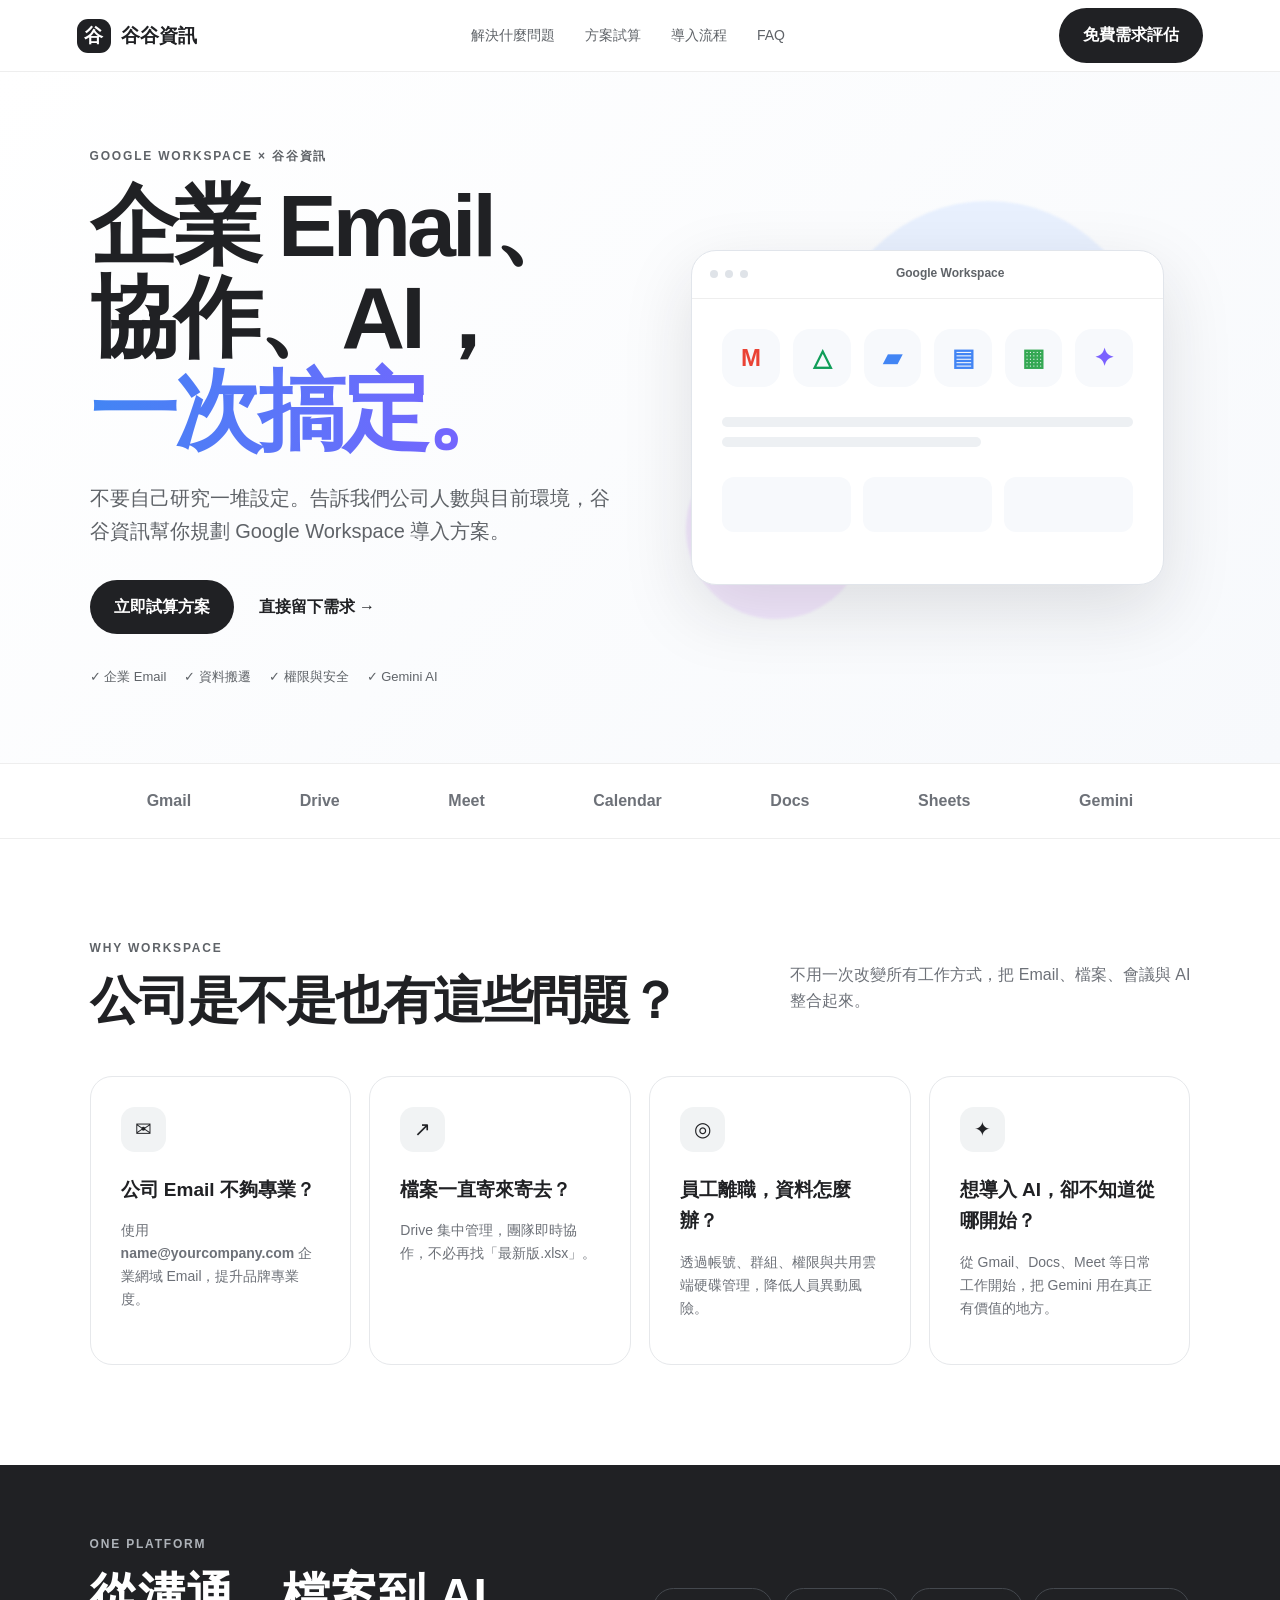
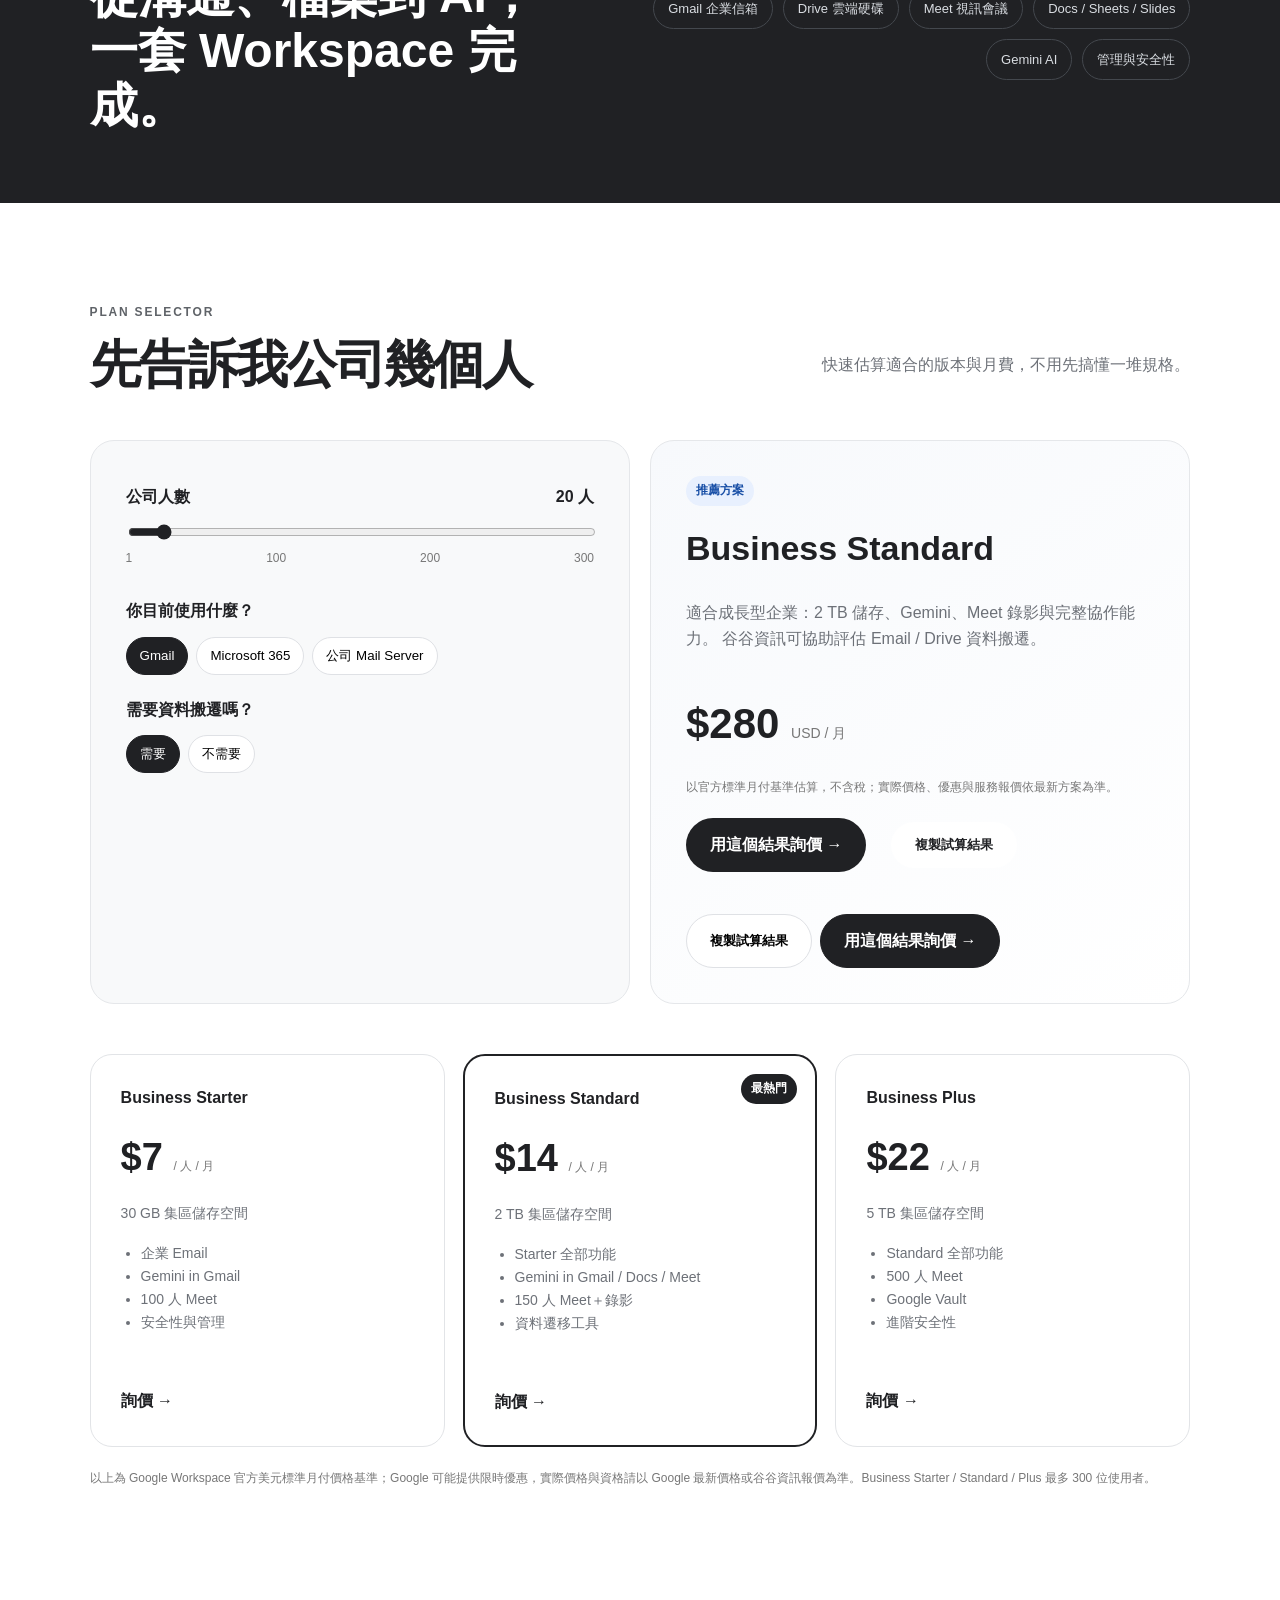
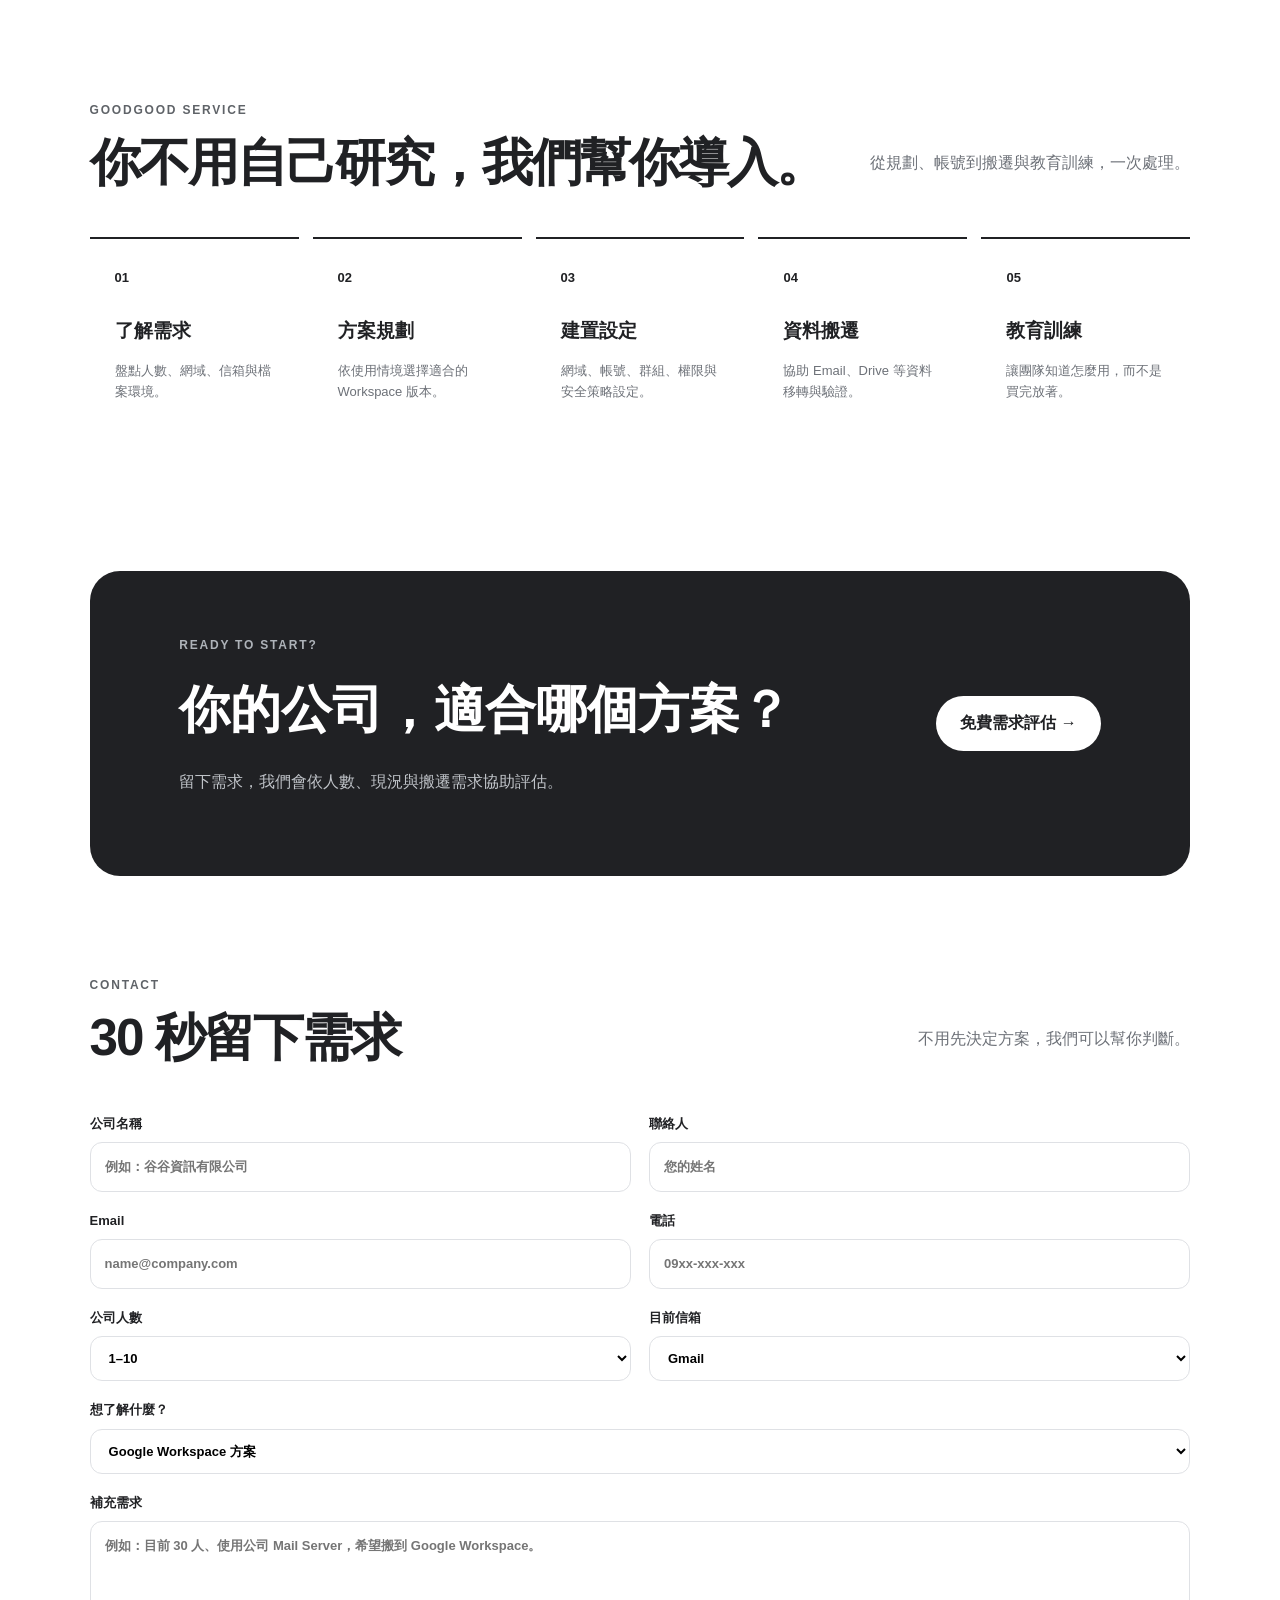
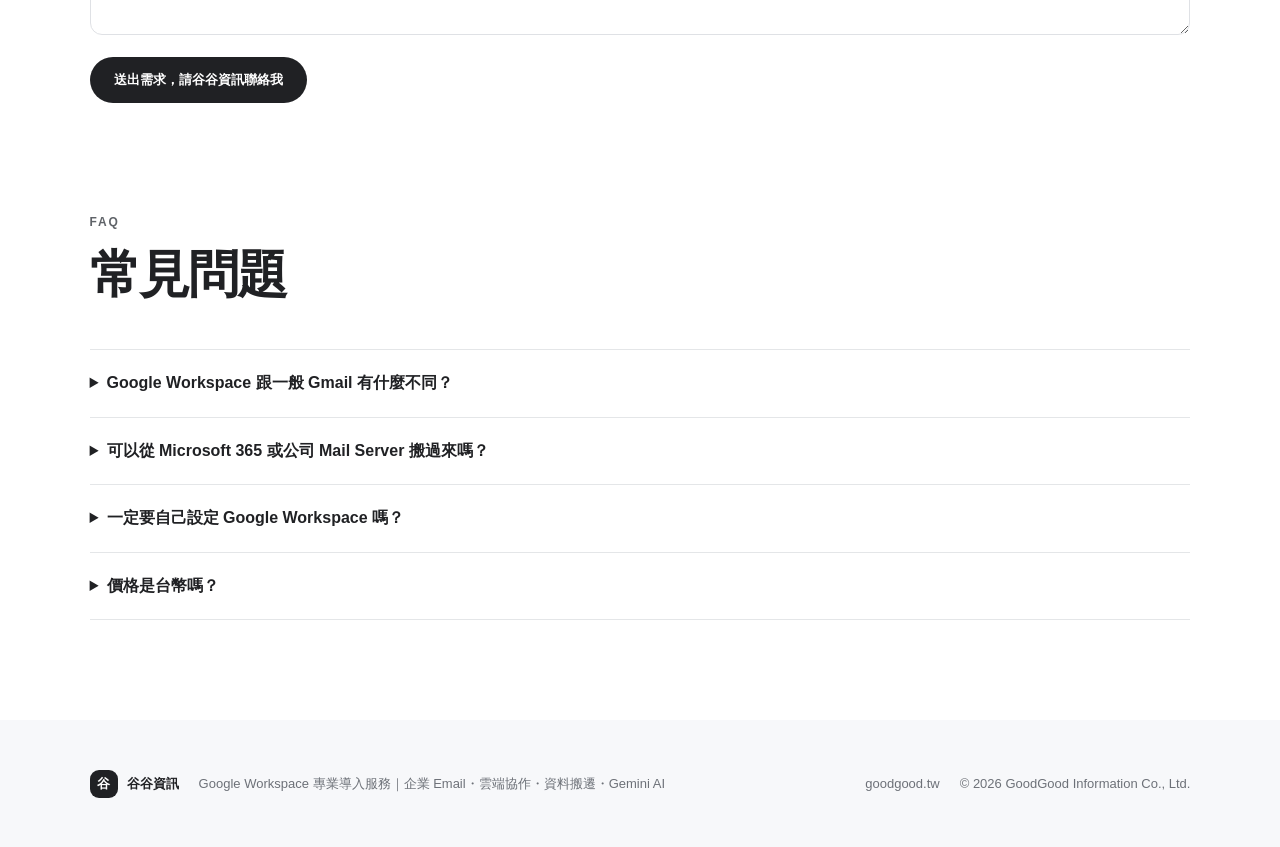
==== commit a2b210c4: "Update index.html (remove form-note)" ====
--- a/index.html
+++ b/index.html
@@ -119,7 +119,7 @@
 
 <section id="quote" class="section quote-section">
   <div class="section-head"><div><div class="eyebrow">CONTACT</div><h2>30 秒留下需求</h2></div><p>不用先決定方案，我們可以幫你判斷。</p></div>
-  <form id="leadForm" action="https://formspree.io/f/YOUR_FORMSPREE_ID" method="POST">
+  <form id="leadForm" action="https://formspree.io/f/xnpqwlad" method="POST">
     <div class="form-grid">
       <label>公司名稱<input name="company" required placeholder="例如：谷谷資訊有限公司"></label>
       <label>聯絡人<input name="name" required placeholder="您的姓名"></label>
@@ -131,7 +131,6 @@
       <label class="full-field">補充需求<textarea name="message" rows="4" placeholder="例如：目前 30 人、使用公司 Mail Server，希望搬到 Google Workspace。"></textarea></label>
     </div>
     <button class="btn btn-dark submit" type="submit">送出需求，請谷谷資訊聯絡我</button>
-    <p class="form-note">正式上線前，請將 YOUR_FORMSPREE_ID 替換成你的 Formspree 表單 ID；也可以改接 Google Apps Script、CRM 或其他表單後端。</p>
   </form>
 </section>
 
@@ -147,4 +146,4 @@
 <footer><div class="footer-brand"><span class="brand-mark">谷</span><b>谷谷資訊</b></div><p>Google Workspace 專業導入服務｜企業 Email・雲端協作・資料搬遷・Gemini AI</p><a href="https://goodgood.tw/" target="_blank" rel="noopener">goodgood.tw</a><span>© 2026 GoodGood Information Co., Ltd.</span></footer>
 <script src="script.js"></script>
 </body>
-</html>+</html>
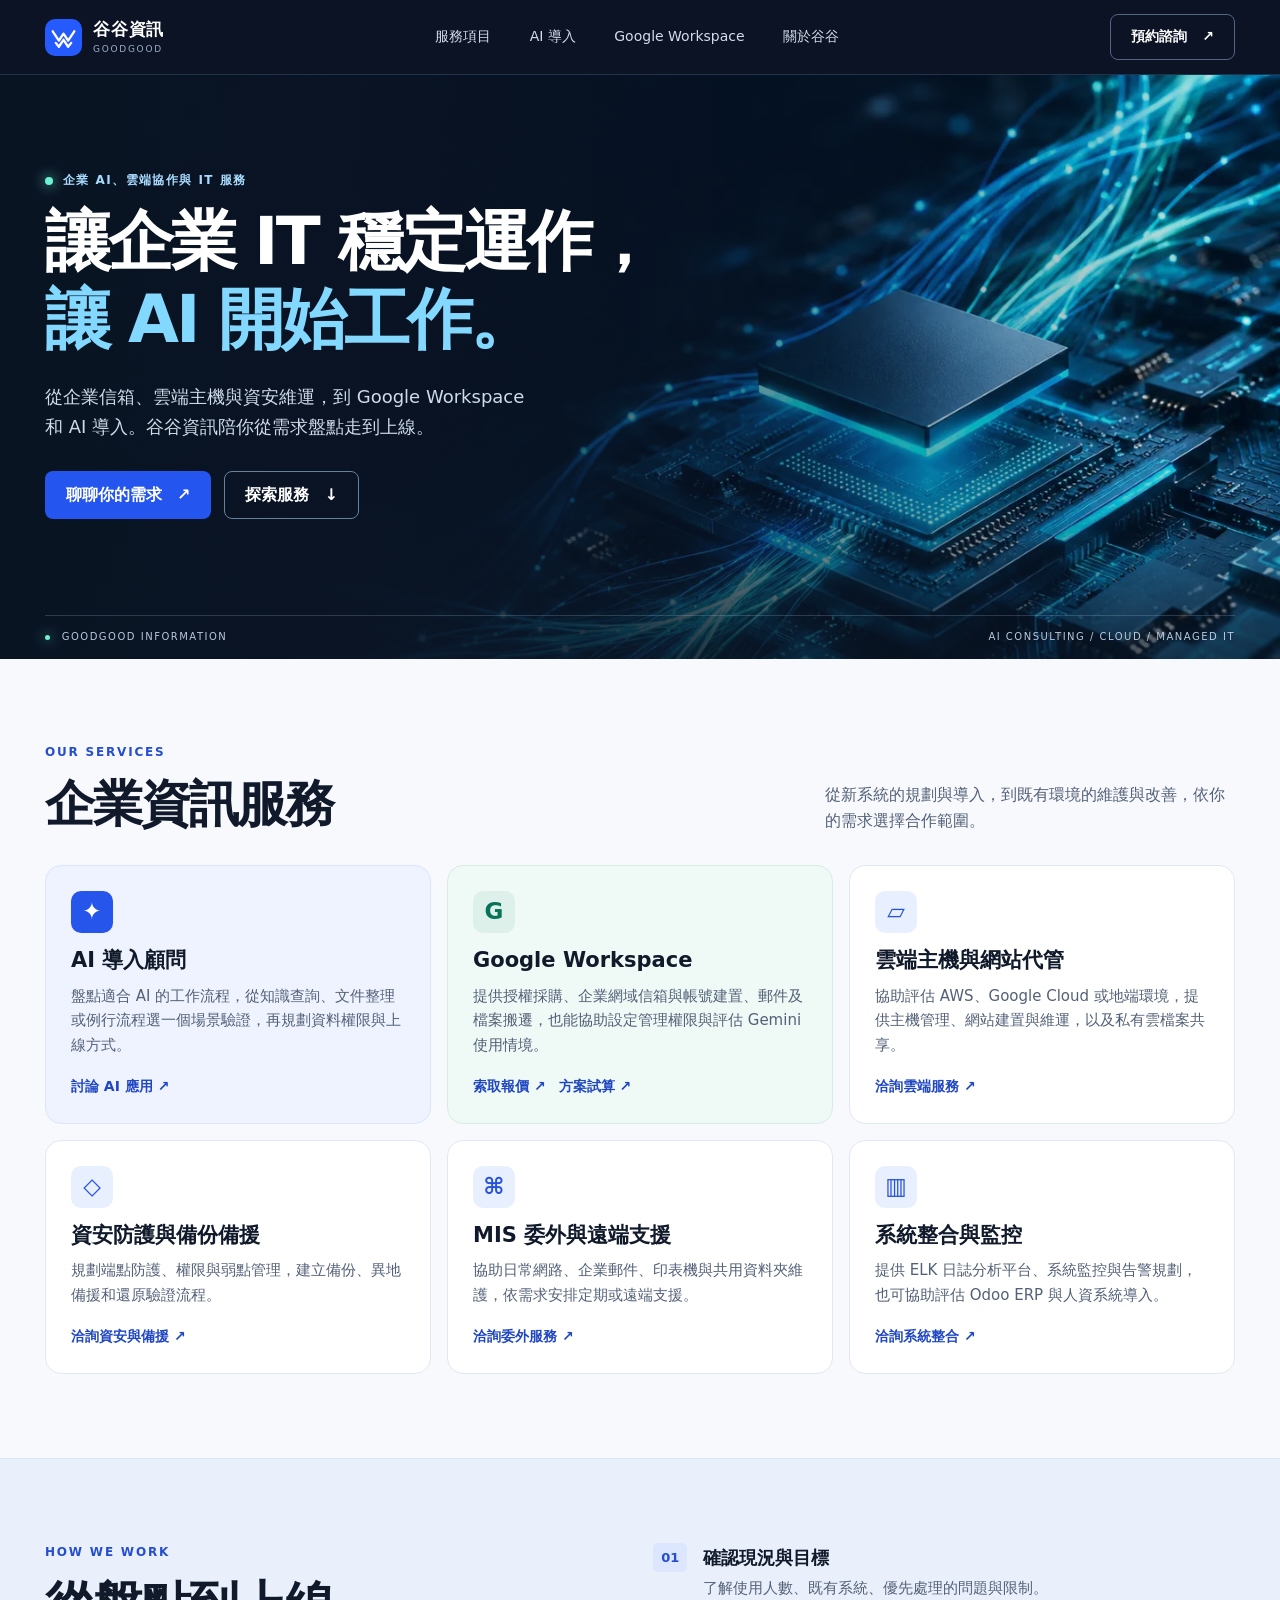
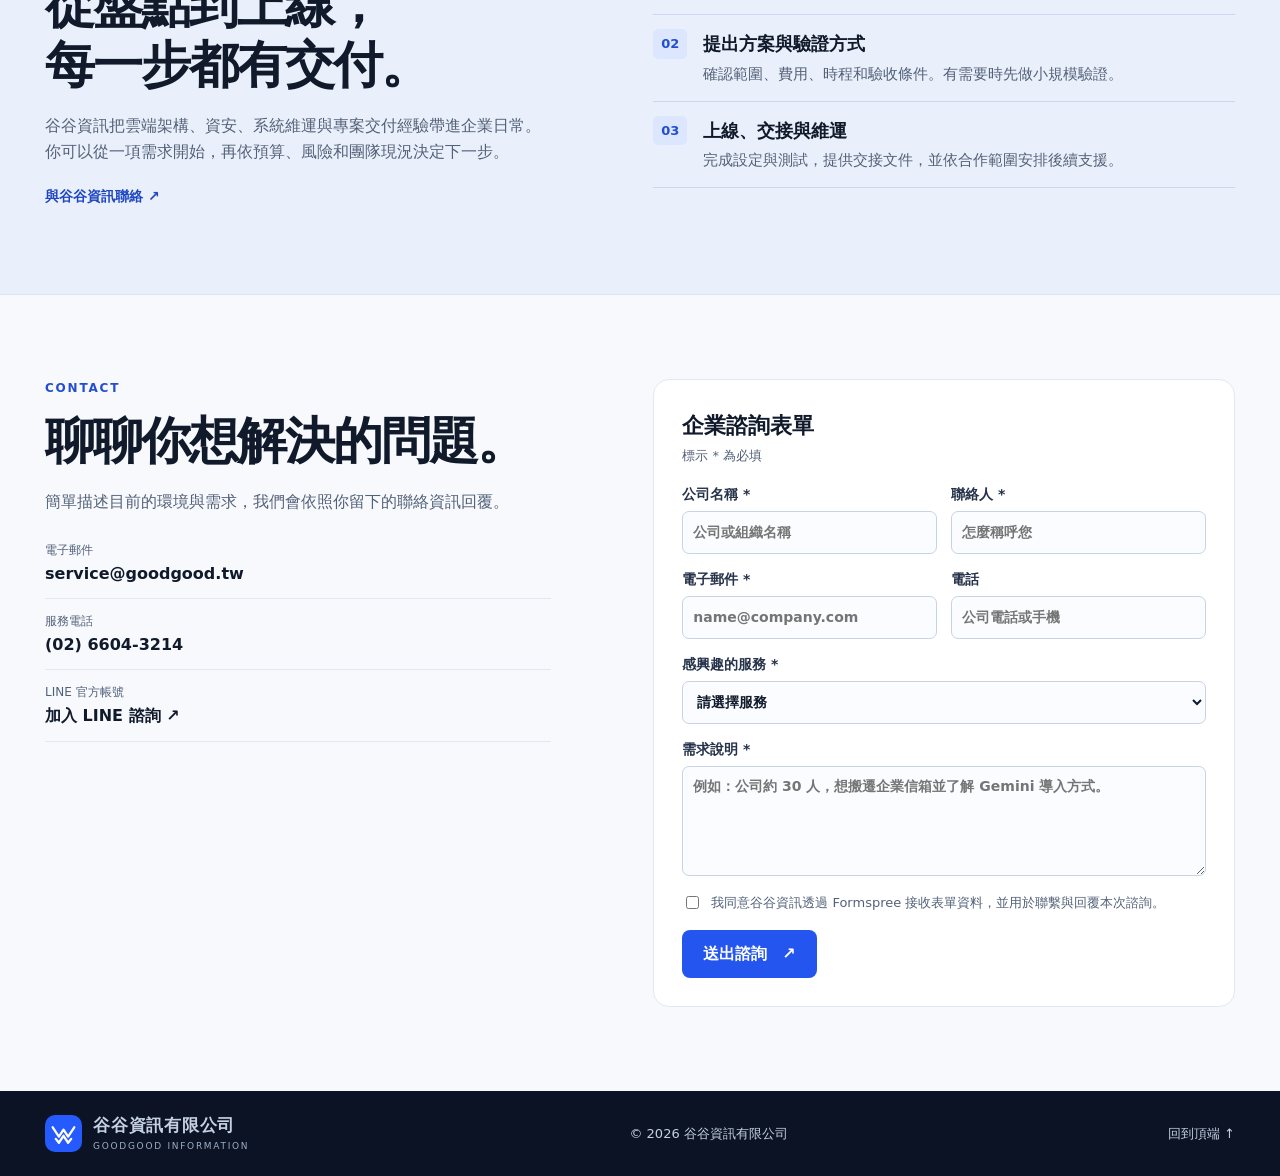
==== commit 597a2277: "Build GoodGood corporate website redesign" ====
--- a/index.html
+++ b/index.html
@@ -1,149 +1,78 @@
 <!doctype html>
-<html lang="zh-Hant">
+<html lang="zh-Hant-TW">
 <head>
-  <meta charset="utf-8">
-  <meta name="viewport" content="width=device-width,initial-scale=1">
-  <title>Google Workspace 企業導入｜谷谷資訊</title>
-  <meta name="description" content="企業 Email、協作、AI，一次搞定。谷谷資訊提供 Google Workspace 方案規劃、帳號建置、資料搬遷、權限安全與 Gemini AI 導入服務。">
-  <meta property="og:title" content="企業 Email、協作、AI，一次搞定｜谷谷資訊">
-  <meta property="og:description" content="告訴我們公司人數與目前環境，谷谷資訊協助規劃適合的 Google Workspace 導入方案。">
-  <meta property="og:type" content="website">
-  <link rel="stylesheet" href="styles.css">
+<meta charset="utf-8">
+<meta name="viewport" content="width=device-width, initial-scale=1">
+<meta name="description" content="谷谷資訊提供企業 AI 導入顧問、Google Workspace 採購與搬遷、雲端主機、資安備援及 MIS 委外服務。">
+<meta name="theme-color" content="#0b1324">
+<title>谷谷資訊 GoodGood｜AI 導入、Google Workspace 與企業 IT 服務</title>
+<link rel="icon" href="assets/mark.svg" type="image/svg+xml">
+<link rel="stylesheet" href="styles.css">
+<script defer src="script.js"></script>
 </head>
 <body>
-<header class="nav">
-  <a class="brand" href="#top"><span class="brand-mark">谷</span><span>谷谷資訊</span></a>
-  <nav>
-    <a href="#solutions">解決什麼問題</a>
-    <a href="#plans">方案試算</a>
-    <a href="#process">導入流程</a>
-    <a href="#faq">FAQ</a>
-  </nav>
-  <a class="btn btn-dark" href="#quote">免費需求評估</a>
+<a href="#main" class="skip">跳至主要內容</a>
+<header class="header" id="top">
+  <div class="wrap nav">
+    <a class="brand" href="#top" aria-label="谷谷資訊首頁"><img src="assets/mark.svg" width="37" height="37" alt=""><span><b>谷谷資訊</b><small>GOODGOOD</small></span></a>
+    <button type="button" class="menu" aria-controls="nav-links" aria-expanded="false" hidden>選單 <span aria-hidden="true">☰</span></button>
+    <nav id="nav-links" aria-label="主選單"><a href="#services">服務項目</a><a href="#ai">AI 導入</a><a href="#workspace">Google Workspace</a><a href="#about">關於谷谷</a></nav>
+    <a class="button nav-cta" href="#contact">預約諮詢 <span aria-hidden="true">↗</span></a>
+  </div>
 </header>
-
-<main id="top">
-<section class="hero">
-  <div class="hero-copy">
-    <div class="eyebrow">GOOGLE WORKSPACE × 谷谷資訊</div>
-    <h1>企業 Email、協作、AI，<br><span>一次搞定。</span></h1>
-    <p>不要自己研究一堆設定。告訴我們公司人數與目前環境，谷谷資訊幫你規劃 Google Workspace 導入方案。</p>
-    <div class="hero-actions">
-      <a class="btn btn-dark" href="#plans">立即試算方案</a>
-      <a class="text-link" href="#quote">直接留下需求 →</a>
-    </div>
-    <div class="trust-row"><span>✓ 企業 Email</span><span>✓ 資料搬遷</span><span>✓ 權限與安全</span><span>✓ Gemini AI</span></div>
+<main id="main">
+<section class="hero" aria-labelledby="headline">
+  <picture class="hero-media"><source media="(max-width: 640px)" srcset="assets/hero-small.webp"><img src="assets/hero.webp" alt="" width="1440" height="960" fetchpriority="high"></picture>
+  <div class="wrap hero-inner">
+    <p class="kicker hero-kicker"><i></i> 企業 AI、雲端協作與 IT 服務</p>
+    <h1 id="headline">讓企業 IT 穩定運作，<br><em>讓 AI 開始工作。</em></h1>
+    <p class="hero-description">從企業信箱、雲端主機與資安維運，到 Google Workspace 和 AI 導入。谷谷資訊陪你從需求盤點走到上線。</p>
+    <div class="actions"><a class="button primary" href="#contact">聊聊你的需求 <span aria-hidden="true">↗</span></a><a class="button ghost" href="#services">探索服務 <span aria-hidden="true">↓</span></a></div>
   </div>
-  <div class="hero-art">
-    <div class="orb orb1"></div><div class="orb orb2"></div>
-    <div class="workspace-window">
-      <div class="window-top"><span></span><span></span><span></span><b>Google Workspace</b></div>
-      <div class="app-grid">
-        <div class="app gmail">M</div><div class="app drive">△</div><div class="app meet">▰</div>
-        <div class="app docs">▤</div><div class="app sheets">▦</div><div class="app gemini">✦</div>
-      </div>
-      <div class="dashboard-line"></div><div class="dashboard-line short"></div>
-      <div class="mini-cards"><div></div><div></div><div></div></div>
-    </div>
+  <div class="wrap hero-footer" aria-hidden="true"><span><i></i> GOODGOOD INFORMATION</span><span>AI CONSULTING / CLOUD / MANAGED IT</span></div>
+</section>
+<section class="section wrap" id="services">
+  <div class="section-head"><div><p class="kicker">OUR SERVICES</p><h2>企業資訊服務</h2></div><p>從新系統的規劃與導入，到既有環境的維護與改善，依你的需求選擇合作範圍。</p></div>
+  <div class="cards">
+    <article class="card card-ai" id="ai"><span class="icon" aria-hidden="true">✦</span><h3>AI 導入顧問</h3><p>盤點適合 AI 的工作流程，從知識查詢、文件整理或例行流程選一個場景驗證，再規劃資料權限與上線方式。</p><a href="#contact" data-topic="AI 導入顧問">討論 AI 應用 <span aria-hidden="true">↗</span></a></article>
+    <article class="card card-workspace" id="workspace"><span class="icon google" aria-hidden="true">G</span><h3>Google Workspace</h3><p>提供授權採購、企業網域信箱與帳號建置、郵件及檔案搬遷，也能協助設定管理權限與評估 Gemini 使用情境。</p><div class="card-actions"><a href="#contact" data-topic="Google Workspace 採購與導入">索取報價 <span aria-hidden="true">↗</span></a><a href="https://gws.goodgood.tw/">方案試算 <span aria-hidden="true">↗</span></a></div></article>
+    <article class="card"><span class="icon" aria-hidden="true">▱</span><h3>雲端主機與網站代管</h3><p>協助評估 AWS、Google Cloud 或地端環境，提供主機管理、網站建置與維運，以及私有雲檔案共享。</p><a href="#contact" data-topic="雲端主機與網站代管">洽詢雲端服務 <span aria-hidden="true">↗</span></a></article>
+    <article class="card"><span class="icon" aria-hidden="true">◇</span><h3>資安防護與備份備援</h3><p>規劃端點防護、權限與弱點管理，建立備份、異地備援和還原驗證流程。</p><a href="#contact" data-topic="資安防護與備份備援">洽詢資安與備援 <span aria-hidden="true">↗</span></a></article>
+    <article class="card"><span class="icon" aria-hidden="true">⌘</span><h3>MIS 委外與遠端支援</h3><p>協助日常網路、企業郵件、印表機與共用資料夾維護，依需求安排定期或遠端支援。</p><a href="#contact" data-topic="MIS 委外與遠端支援">洽詢委外服務 <span aria-hidden="true">↗</span></a></article>
+    <article class="card"><span class="icon" aria-hidden="true">▥</span><h3>系統整合與監控</h3><p>提供 ELK 日誌分析平台、系統監控與告警規劃，也可協助評估 Odoo ERP 與人資系統導入。</p><a href="#contact" data-topic="系統整合與監控">洽詢系統整合 <span aria-hidden="true">↗</span></a></article>
   </div>
 </section>
-
-<section class="logo-strip"><span>Gmail</span><span>Drive</span><span>Meet</span><span>Calendar</span><span>Docs</span><span>Sheets</span><span>Gemini</span></section>
-
-<section id="solutions" class="section">
-  <div class="section-head"><div><div class="eyebrow">WHY WORKSPACE</div><h2>公司是不是也有這些問題？</h2></div><p>不用一次改變所有工作方式，把 Email、檔案、會議與 AI 整合起來。</p></div>
-  <div class="pain-grid">
-    <article><div class="icon">✉</div><h3>公司 Email 不夠專業？</h3><p>使用 <b>name@yourcompany.com</b> 企業網域 Email，提升品牌專業度。</p></article>
-    <article><div class="icon">↗</div><h3>檔案一直寄來寄去？</h3><p>Drive 集中管理，團隊即時協作，不必再找「最新版.xlsx」。</p></article>
-    <article><div class="icon">◎</div><h3>員工離職，資料怎麼辦？</h3><p>透過帳號、群組、權限與共用雲端硬碟管理，降低人員異動風險。</p></article>
-    <article><div class="icon">✦</div><h3>想導入 AI，卻不知道從哪開始？</h3><p>從 Gmail、Docs、Meet 等日常工作開始，把 Gemini 用在真正有價值的地方。</p></article>
+<section class="about section" id="about">
+  <div class="wrap about-grid">
+    <div><p class="kicker">HOW WE WORK</p><h2>從盤點到上線，<br>每一步都有交付。</h2><p>谷谷資訊把雲端架構、資安、系統維運與專案交付經驗帶進企業日常。你可以從一項需求開始，再依預算、風險和團隊現況決定下一步。</p><a class="text-link" href="#contact">與谷谷資訊聯絡 <span aria-hidden="true">↗</span></a></div>
+    <ol class="steps">
+      <li><b>01</b><div><h3>確認現況與目標</h3><p>了解使用人數、既有系統、優先處理的問題與限制。</p></div></li>
+      <li><b>02</b><div><h3>提出方案與驗證方式</h3><p>確認範圍、費用、時程和驗收條件。有需要時先做小規模驗證。</p></div></li>
+      <li><b>03</b><div><h3>上線、交接與維運</h3><p>完成設定與測試，提供交接文件，並依合作範圍安排後續支援。</p></div></li>
+    </ol>
   </div>
 </section>
-
-<section class="band">
-  <div><div class="eyebrow">ONE PLATFORM</div><h2>從溝通、檔案到 AI，一套 Workspace 完成。</h2></div>
-  <div class="feature-pills"><span>Gmail 企業信箱</span><span>Drive 雲端硬碟</span><span>Meet 視訊會議</span><span>Docs / Sheets / Slides</span><span>Gemini AI</span><span>管理與安全性</span></div>
-</section>
-
-<section id="plans" class="section plans-section">
-  <div class="section-head"><div><div class="eyebrow">PLAN SELECTOR</div><h2>先告訴我公司幾個人</h2></div><p>快速估算適合的版本與月費，不用先搞懂一堆規格。</p></div>
-  <div class="calculator">
-    <div class="calc-controls">
-      <label>公司人數 <strong id="userCountLabel">20 人</strong></label>
-      <input id="users" type="range" min="1" max="300" value="20">
-      <div class="range-labels"><span>1</span><span>100</span><span>200</span><span>300</span></div>
-      <label>你目前使用什麼？</label>
-      <div class="choice-row" data-group="mail">
-        <button type="button" class="choice active" data-value="Gmail">Gmail</button><button type="button" class="choice" data-value="Microsoft 365">Microsoft 365</button><button type="button" class="choice" data-value="公司 Mail Server">公司 Mail Server</button>
-      </div>
-      <label>需要資料搬遷嗎？</label>
-      <div class="choice-row" data-group="migration">
-        <button type="button" class="choice active" data-value="需要">需要</button><button type="button" class="choice" data-value="不需要">不需要</button>
-      </div>
+<section class="section wrap contact" id="contact">
+  <div class="contact-copy"><p class="kicker">CONTACT</p><h2>聊聊你想解決的問題。</h2><p>簡單描述目前的環境與需求，我們會依照你留下的聯絡資訊回覆。</p>
+    <address><a href="mailto:service@goodgood.tw"><span>電子郵件</span><strong>service@goodgood.tw</strong></a><a href="tel:+886266043214"><span>服務電話</span><strong>(02) 6604-3214</strong></a><a href="https://lin.ee/8RBv5tV"><span>LINE 官方帳號</span><strong>加入 LINE 諮詢 <i aria-hidden="true">↗</i></strong></a></address>
+  </div>
+  <form id="consultation" action="https://formspree.io/f/xnpqwlad" method="post">
+    <h3>企業諮詢表單</h3><p class="required-note">標示 * 為必填</p>
+    <input type="hidden" name="source" value="谷谷資訊新版官網">
+    <div class="form-grid">
+      <label>公司名稱 *<input name="company" autocomplete="organization" required maxlength="120" placeholder="公司或組織名稱"></label>
+      <label>聯絡人 *<input name="name" autocomplete="name" required maxlength="80" placeholder="怎麼稱呼您"></label>
+      <label>電子郵件 *<input name="email" type="email" autocomplete="email" required maxlength="254" placeholder="name@company.com"></label>
+      <label>電話<input name="phone" type="tel" autocomplete="tel" maxlength="40" placeholder="公司電話或手機"></label>
+      <label class="wide">感興趣的服務 *<select id="topic" name="interest" required><option value="">請選擇服務</option><option>AI 導入顧問</option><option>Google Workspace 採購與導入</option><option>雲端主機與網站代管</option><option>資安防護與備份備援</option><option>MIS 委外與遠端支援</option><option>系統整合與監控</option><option>其他需求／想先討論</option></select></label>
+      <label class="wide">需求說明 *<textarea name="message" required maxlength="2000" rows="4" placeholder="例如：公司約 30 人，想搬遷企業信箱並了解 Gemini 導入方式。"></textarea></label>
     </div>
-    <div class="recommendation">
-      <div class="rec-badge">推薦方案</div><h3 id="recommendedPlan">Business Standard</h3>
-      <p id="recReason">依公司規模快速推薦適合的 Workspace 方案。</p>
-      <div class="price"><span id="monthly">$280</span> <small>USD / 月</small></div>
-      <div class="muted">以官方標準月付基準估算，不含稅；實際價格、優惠與服務報價依最新方案為準。</div>
-      <div class="hero-actions" style="margin-top:20px;flex-wrap:wrap">
-        <a class="btn btn-dark" href="#quote">用這個結果詢價 →</a>
-        <button type="button" class="btn btn-light" id="copyEstimate">複製試算結果</button>
-      </div>
-    </div>
-  </div>
-
-  <div class="price-grid">
-    <article class="price-card"><div class="plan-name">Business Starter</div><div class="price-big">$7 <small>/ 人 / 月</small></div><p>30 GB 集區儲存空間</p><ul><li>企業 Email</li><li>Gemini in Gmail</li><li>100 人 Meet</li><li>安全性與管理</li></ul><a href="#quote">詢價 →</a></article>
-    <article class="price-card popular"><div class="tag">最熱門</div><div class="plan-name">Business Standard</div><div class="price-big">$14 <small>/ 人 / 月</small></div><p>2 TB 集區儲存空間</p><ul><li>Starter 全部功能</li><li>Gemini in Gmail / Docs / Meet</li><li>150 人 Meet＋錄影</li><li>資料遷移工具</li></ul><a href="#quote">詢價 →</a></article>
-    <article class="price-card"><div class="plan-name">Business Plus</div><div class="price-big">$22 <small>/ 人 / 月</small></div><p>5 TB 集區儲存空間</p><ul><li>Standard 全部功能</li><li>500 人 Meet</li><li>Google Vault</li><li>進階安全性</li></ul><a href="#quote">詢價 →</a></article>
-  </div>
-  <p class="price-note">以上為 Google Workspace 官方美元標準月付價格基準；Google 可能提供限時優惠，實際價格與資格請以 Google 最新價格或谷谷資訊報價為準。Business Starter / Standard / Plus 最多 300 位使用者。</p>
-</section>
-
-<section id="process" class="section process-section">
-  <div class="section-head"><div><div class="eyebrow">GOODGOOD SERVICE</div><h2>你不用自己研究，我們幫你導入。</h2></div><p>從規劃、帳號到搬遷與教育訓練，一次處理。</p></div>
-  <div class="process-grid">
-    <div><b>01</b><h3>了解需求</h3><p>盤點人數、網域、信箱與檔案環境。</p></div>
-    <div><b>02</b><h3>方案規劃</h3><p>依使用情境選擇適合的 Workspace 版本。</p></div>
-    <div><b>03</b><h3>建置設定</h3><p>網域、帳號、群組、權限與安全策略設定。</p></div>
-    <div><b>04</b><h3>資料搬遷</h3><p>協助 Email、Drive 等資料移轉與驗證。</p></div>
-    <div><b>05</b><h3>教育訓練</h3><p>讓團隊知道怎麼用，而不是買完放著。</p></div>
-  </div>
-</section>
-
-<section class="cta">
-  <div><div class="eyebrow">READY TO START?</div><h2>你的公司，適合哪個方案？</h2><p>留下需求，我們會依人數、現況與搬遷需求協助評估。</p></div>
-  <a class="btn btn-light" href="#quote">免費需求評估 →</a>
-</section>
-
-<section id="quote" class="section quote-section">
-  <div class="section-head"><div><div class="eyebrow">CONTACT</div><h2>30 秒留下需求</h2></div><p>不用先決定方案，我們可以幫你判斷。</p></div>
-  <form id="leadForm" action="https://formspree.io/f/xnpqwlad" method="POST">
-    <div class="form-grid">
-      <label>公司名稱<input name="company" required placeholder="例如：谷谷資訊有限公司"></label>
-      <label>聯絡人<input name="name" required placeholder="您的姓名"></label>
-      <label>Email<input type="email" name="email" required placeholder="name@company.com"></label>
-      <label>電話<input name="phone" placeholder="09xx-xxx-xxx"></label>
-      <label>公司人數<select name="users"><option>1–10</option><option>11–30</option><option>31–100</option><option>101–300</option><option>300+</option></select></label>
-      <label>目前信箱<select name="current_mail"><option>Gmail</option><option>Microsoft 365</option><option>公司 Mail Server</option><option>其他</option></select></label>
-      <label class="full-field">想了解什麼？<select name="interest"><option>Google Workspace 方案</option><option>企業 Email 建置</option><option>資料搬遷</option><option>Gemini AI 導入</option><option>完整導入服務</option></select></label>
-      <label class="full-field">補充需求<textarea name="message" rows="4" placeholder="例如：目前 30 人、使用公司 Mail Server，希望搬到 Google Workspace。"></textarea></label>
-    </div>
-    <button class="btn btn-dark submit" type="submit">送出需求，請谷谷資訊聯絡我</button>
+    <label class="consent"><input name="consent" type="checkbox" value="同意" required><span>我同意谷谷資訊透過 Formspree 接收表單資料，並用於聯繫與回覆本次諮詢。</span></label>
+    <button class="button primary" type="submit">送出諮詢 <span aria-hidden="true">↗</span></button>
+    <p class="form-status" id="form-status" role="status"></p>
   </form>
 </section>
-
-<section id="faq" class="section faq">
-  <div class="section-head"><div><div class="eyebrow">FAQ</div><h2>常見問題</h2></div></div>
-  <details><summary>Google Workspace 跟一般 Gmail 有什麼不同？</summary><p>Workspace 是企業版服務，可使用自訂網域 Email，並提供企業管理、權限、安全與協作功能。</p></details>
-  <details><summary>可以從 Microsoft 365 或公司 Mail Server 搬過來嗎？</summary><p>可以評估。實際搬遷範圍會依來源系統、資料量與既有設定確認。</p></details>
-  <details><summary>一定要自己設定 Google Workspace 嗎？</summary><p>不需要。谷谷資訊可以協助規劃、網域與帳號設定、權限、安全性、資料搬遷及使用教學。</p></details>
-  <details><summary>價格是台幣嗎？</summary><p>Google 官方公開方案以美元計價；谷谷資訊可依你的使用者人數與導入需求提供實際報價。</p></details>
-</section>
 </main>
-
-<footer><div class="footer-brand"><span class="brand-mark">谷</span><b>谷谷資訊</b></div><p>Google Workspace 專業導入服務｜企業 Email・雲端協作・資料搬遷・Gemini AI</p><a href="https://goodgood.tw/" target="_blank" rel="noopener">goodgood.tw</a><span>© 2026 GoodGood Information Co., Ltd.</span></footer>
-<script src="script.js"></script>
+<footer class="footer"><div class="wrap footer-inner"><a class="brand" href="#top"><img src="assets/mark.svg" width="37" height="37" alt=""><span><b>谷谷資訊有限公司</b><small>GOODGOOD INFORMATION</small></span></a><p>© 2026 谷谷資訊有限公司</p><a class="back-top" href="#top">回到頂端 ↑</a></div></footer>
 </body>
 </html>
--- a/styles.css
+++ b/styles.css
@@ -1 +1,98 @@
-*{box-sizing:border-box}html{scroll-behavior:smooth}body{margin:0;font-family:Inter,-apple-system,BlinkMacSystemFont,"Noto Sans TC","Microsoft JhengHei",sans-serif;color:#202124;background:#fff;line-height:1.65}a{color:inherit;text-decoration:none}.nav{height:72px;padding:0 6%;display:flex;align-items:center;justify-content:space-between;border-bottom:1px solid #eee;background:rgba(255,255,255,.9);backdrop-filter:blur(14px);position:sticky;top:0;z-index:20}.brand{display:flex;align-items:center;gap:10px;font-size:19px;font-weight:800}.brand-mark{width:34px;height:34px;border-radius:11px;display:grid;place-items:center;background:#202124;color:#fff;font-weight:900}.nav nav{display:flex;gap:30px;font-size:14px;color:#5f6368}.btn{display:inline-flex;align-items:center;justify-content:center;border-radius:999px;padding:13px 23px;font-weight:750;border:1px solid transparent;transition:.2s}.btn:hover{transform:translateY(-1px)}.btn-dark{background:#202124;color:#fff}.btn-light{background:#fff;color:#202124}.hero{min-height:650px;padding:75px 7%;display:grid;grid-template-columns:1fr 1fr;gap:50px;align-items:center;background:linear-gradient(135deg,#fff 0%,#f7f9fc 100%)}.eyebrow{font-size:12px;letter-spacing:1.8px;font-weight:800;color:#5f6368;margin-bottom:13px}.hero h1{font-size:clamp(50px,7vw,88px);line-height:1.05;letter-spacing:-4px;margin:0 0 25px}.hero h1 span{background:linear-gradient(90deg,#4285f4,#7b61ff);-webkit-background-clip:text;color:transparent}.hero-copy>p{font-size:20px;color:#5f6368;max-width:600px}.hero-actions{display:flex;align-items:center;gap:25px;margin:32px 0}.text-link{font-weight:700}.trust-row{display:flex;gap:18px;flex-wrap:wrap;color:#5f6368;font-size:13px}.hero-art{height:480px;position:relative;display:grid;place-items:center}.orb{position:absolute;border-radius:50%;filter:blur(1px)}.orb1{width:320px;height:320px;background:#e8f0fe;right:8%;top:5%}.orb2{width:180px;height:180px;background:#f3e8fd;left:4%;bottom:8%}.workspace-window{width:min(500px,90%);height:335px;background:#fff;border:1px solid #e1e5eb;border-radius:25px;box-shadow:0 25px 70px rgba(32,33,36,.13);position:relative;z-index:2;overflow:hidden}.window-top{height:48px;border-bottom:1px solid #eee;display:flex;align-items:center;gap:7px;padding:0 18px;color:#5f6368;font-size:12px}.window-top span{width:8px;height:8px;border-radius:50%;background:#dfe3e8}.window-top b{margin-left:auto;margin-right:auto;font-weight:600}.app-grid{display:grid;grid-template-columns:repeat(6,1fr);gap:13px;padding:30px}.app{height:58px;border-radius:17px;display:grid;place-items:center;font-weight:900;font-size:24px;background:#f7f9fc}.gmail{color:#ea4335}.drive{color:#0f9d58}.meet{color:#4285f4}.docs{color:#4285f4}.sheets{color:#34a853}.gemini{color:#7b61ff}.dashboard-line{height:10px;background:#edf0f3;border-radius:99px;margin:0 30px 10px}.dashboard-line.short{width:55%}.mini-cards{display:flex;gap:12px;padding:20px 30px}.mini-cards div{height:55px;flex:1;background:#f7f9fc;border-radius:12px}.logo-strip{padding:24px 8%;display:flex;justify-content:space-around;gap:20px;flex-wrap:wrap;border-top:1px solid #eee;border-bottom:1px solid #eee;color:#6d7178;font-weight:800}.section{padding:100px 7%;max-width:1400px;margin:auto}.section-head{display:flex;justify-content:space-between;align-items:end;gap:40px;margin-bottom:45px}.section-head h2{font-size:clamp(32px,4vw,52px);letter-spacing:-2px;line-height:1.15;margin:0}.section-head>p{max-width:400px;color:#6d7178}.pain-grid{display:grid;grid-template-columns:repeat(4,1fr);gap:18px}.pain-grid article{padding:30px;border:1px solid #e6e8eb;border-radius:22px;background:#fff;min-height:240px}.icon{width:45px;height:45px;border-radius:14px;background:#f1f3f4;display:grid;place-items:center;font-size:20px;margin-bottom:22px}.pain-grid h3{margin:0 0 10px;font-size:19px}.pain-grid p{color:#6d7178;font-size:14px}.band{padding:70px 7%;background:#202124;color:#fff;display:flex;justify-content:space-between;align-items:center;gap:50px}.band h2{font-size:clamp(30px,4vw,48px);line-height:1.15;max-width:650px;margin:0}.band .eyebrow{color:#aeb3b9}.feature-pills{display:flex;gap:10px;flex-wrap:wrap;max-width:600px;justify-content:flex-end}.feature-pills span{border:1px solid #44484e;padding:9px 14px;border-radius:99px;color:#d9dde2;font-size:13px}.calculator{display:grid;grid-template-columns:1fr 1fr;gap:20px;margin-bottom:50px}.calc-controls,.recommendation{border:1px solid #e5e7ea;border-radius:24px;padding:35px}.calc-controls{background:#f8f9fa}.calc-controls label{display:block;font-weight:750;margin:8px 0 12px}.calc-controls label strong{float:right}.calc-controls input{width:100%;accent-color:#202124}.range-labels{display:flex;justify-content:space-between;font-size:12px;color:#777;margin-bottom:30px}.choice-row{display:flex;gap:8px;flex-wrap:wrap;margin-bottom:22px}.choice{background:#fff;border:1px solid #dfe1e5;border-radius:99px;padding:9px 13px;cursor:pointer}.choice.active{background:#202124;color:#fff;border-color:#202124}.recommendation{display:flex;flex-direction:column;justify-content:center;background:linear-gradient(145deg,#f7f9fc,#fff)}.rec-badge,.tag{display:inline-block;width:max-content;padding:5px 10px;border-radius:99px;background:#e8f0fe;color:#174ea6;font-size:12px;font-weight:800}.recommendation h3{font-size:34px;margin:14px 0 8px}.recommendation p{color:#6d7178}.price{font-size:42px;font-weight:850;margin:20px 0}.price small{font-size:14px;font-weight:500;color:#777}.muted,.price-note{font-size:12px;color:#777}.full{width:100%;margin-top:22px}.price-grid{display:grid;grid-template-columns:repeat(3,1fr);gap:18px}.price-card{position:relative;border:1px solid #e2e4e7;border-radius:22px;padding:30px}.price-card.popular{border:2px solid #202124}.price-card .tag{position:absolute;right:18px;top:18px;background:#202124;color:#fff}.plan-name{font-weight:800}.price-big{font-size:38px;font-weight:850;margin:14px 0}.price-big small{font-size:12px;font-weight:500;color:#777}.price-card p,.price-card li{font-size:14px;color:#6d7178}.price-card ul{padding-left:20px;min-height:130px}.price-card>a{font-weight:800}.price-note{margin-top:22px}.price-note a{text-decoration:underline}.process-grid{display:grid;grid-template-columns:repeat(5,1fr);gap:14px}.process-grid>div{padding:25px;border-top:2px solid #202124}.process-grid b{font-size:13px}.process-grid h3{margin:25px 0 8px}.process-grid p{font-size:13px;color:#6d7178}.cta{margin:30px 7% 0;padding:65px 7%;border-radius:30px;background:#202124;color:#fff;display:flex;align-items:center;justify-content:space-between;gap:30px}.cta h2{font-size:clamp(32px,4vw,52px);margin:0 0 8px}.cta p{color:#bfc3c8}.cta .eyebrow{color:#aeb3b9}.quote-section{padding-bottom:80px}.form-grid{display:grid;grid-template-columns:1fr 1fr;gap:18px}.form-grid label{font-size:13px;font-weight:750}.form-grid input,.form-grid select,.form-grid textarea{display:block;width:100%;margin-top:8px;border:1px solid #dfe1e5;border-radius:12px;padding:13px 14px;font:inherit;background:#fff}.full-field{grid-column:1/-1}.submit{margin-top:22px}.form-note{font-size:12px;color:#777}.faq details{border-top:1px solid #e4e6e8;padding:20px 0}.faq details:last-child{border-bottom:1px solid #e4e6e8}.faq summary{cursor:pointer;font-weight:750}.faq p{color:#6d7178}.faq{padding-top:30px}footer{padding:40px 7%;background:#f7f8fa;display:flex;align-items:center;gap:20px;flex-wrap:wrap;font-size:13px;color:#6d7178}.footer-brand{display:flex;align-items:center;gap:9px;color:#202124}.footer-brand .brand-mark{width:28px;height:28px;border-radius:9px}footer p{margin-right:auto}@media(max-width:900px){.nav nav{display:none}.hero{grid-template-columns:1fr;padding-top:55px}.hero-art{height:350px}.pain-grid{grid-template-columns:1fr 1fr}.band,.section-head,.cta{flex-direction:column;align-items:flex-start}.feature-pills{justify-content:flex-start}.calculator,.price-grid{grid-template-columns:1fr}.process-grid{grid-template-columns:1fr 1fr}}@media(max-width:600px){.nav{padding:0 18px}.nav .btn{display:none}.hero{padding:50px 22px}.hero h1{letter-spacing:-2px}.section{padding:65px 22px}.pain-grid{grid-template-columns:1fr}.form-grid{grid-template-columns:1fr}.full-field{grid-column:auto}.band{padding:55px 22px}.cta{margin:20px 22px 0;padding:45px 28px}.logo-strip{padding:20px}.workspace-window{height:270px}.app-grid{padding:20px;gap:8px}.app{height:45px}.calc-controls,.recommendation{padding:25px}}
+:root{--ink:#101a2b;--muted:#536178;--blue:#204fe8;--night:#0b1324;--line:#e1e8f2;--wrap:1190px;color-scheme:light}
+*,*::before,*::after{box-sizing:border-box}
+html{scroll-behavior:smooth}
+body{margin:0;color:var(--ink);background:#f7f9fd;font-family:Inter,"PingFang TC","Microsoft JhengHei","Noto Sans CJK TC",system-ui,sans-serif;line-height:1.65}
+img{display:block;max-width:100%}
+a{color:inherit;text-decoration:none}
+button,input,select,textarea{font:inherit}
+button{cursor:pointer}
+:focus-visible{outline:3px solid #438bff;outline-offset:4px}
+.wrap{width:min(var(--wrap),calc(100% - 80px));margin-inline:auto}
+[id]{scroll-margin-top:96px}
+.skip{position:fixed;top:8px;left:8px;transform:translateY(-150%);z-index:10;background:#fff;padding:12px}
+.skip:focus{transform:none}
+.header{position:sticky;top:0;z-index:5;background:var(--night);color:#fff;border-bottom:1px solid #23334a}
+.nav{min-height:74px;display:flex;align-items:center;justify-content:space-between;gap:28px}
+.brand{display:inline-flex;align-items:center;gap:11px;white-space:nowrap}
+.brand b,.brand small{display:block;line-height:1.25}
+.brand b{font-size:17px;letter-spacing:.045em}
+.brand small{font-size:9px;letter-spacing:.19em;color:#9eafc7;margin-top:4px}
+.nav nav{display:flex;align-items:center;gap:clamp(18px,3vw,42px);font-size:14px;color:#d3dcea}
+.nav nav a:hover,.back-top:hover{color:#8fdcff}
+.button{min-height:46px;display:inline-flex;align-items:center;justify-content:center;gap:15px;padding:10px 20px;border:1px solid transparent;border-radius:8px;font-weight:700;white-space:nowrap;transition:background .2s,transform .2s,border-color .2s}
+.button:hover{transform:translateY(-2px)}
+.nav-cta{font-size:14px;border-color:#526582}
+.nav-cta:hover,.ghost:hover{background:#ffffff16}
+.menu{display:none}
+.hero{position:relative;isolation:isolate;overflow:hidden;background:#0a1425;color:#fff}
+.hero-media,.hero-media img,.hero::after{position:absolute;inset:0;width:100%;height:100%}
+.hero-media{z-index:-2}
+.hero-media img{object-fit:cover;object-position:center 53%}
+.hero::after{content:"";z-index:-1;background:linear-gradient(90deg,#091423 0%,#0a1424ea 27%,#0a142476 59%,#09142315 100%),linear-gradient(0deg,#091423b0,transparent 27%)}
+.hero-inner{min-height:540px;display:flex;flex-direction:column;align-items:flex-start;justify-content:center;padding-block:65px}
+.kicker{margin:0 0 12px;color:#244dd0;font-size:12px;font-weight:800;letter-spacing:.15em}
+.hero-kicker{color:#a9dbff;display:flex;align-items:center;gap:10px;letter-spacing:.12em}
+.hero-kicker i,.hero-footer i{display:inline-block;width:8px;height:8px;border-radius:50%;background:#6df2d5;box-shadow:0 0 13px #6df2d5;animation:pulse 3s ease-in-out infinite}
+@keyframes pulse{50%{box-shadow:0 0 17px 4px #6df2d54d}}
+h1,h2,h3,p{margin-top:0}
+h1{font-size:clamp(36px,5.15vw,76px);letter-spacing:-.045em;line-height:1.18;margin-bottom:24px;font-weight:850}
+h1 em{font-style:normal;color:#83d8ff}
+.hero-description{max-width:480px;color:#d0dbea;font-size:clamp(16px,1.5vw,18px);margin-bottom:29px}
+.actions,.card-actions{display:flex;align-items:center;gap:13px;flex-wrap:wrap}
+.primary{color:#fff;background:#2455ee}
+.primary:hover{background:#1843d2}
+.ghost{border-color:#66819e}
+.hero-footer{display:flex;justify-content:space-between;align-items:center;border-top:1px solid #b2c8e335;color:#b8c9df;font-size:10px;letter-spacing:.15em;padding-block:13px}
+.hero-footer i{width:5px;height:5px;margin-right:7px}
+.section{padding-block:84px}
+.section-head{display:flex;align-items:end;justify-content:space-between;gap:25px;margin-bottom:31px}
+.section-head>p{max-width:410px;color:var(--muted);margin:0}
+h2{font-size:clamp(31px,4vw,50px);letter-spacing:-.04em;line-height:1.2;margin-bottom:0}
+.cards{display:grid;grid-template-columns:repeat(3,minmax(0,1fr));gap:16px}
+.card{display:flex;flex-direction:column;align-items:flex-start;min-height:230px;background:white;border:1px solid var(--line);border-radius:16px;padding:25px;transition:transform .23s,border-color .23s,box-shadow .23s}
+.card:hover,.card:focus-within{transform:translateY(-4px);border-color:#acbdf5;box-shadow:0 13px 25px #192c6920}
+.card-ai{background:#eef3ff;border-color:#dbe5ff}
+.card-workspace{background:#eff9f6;border-color:#d8ece6}
+.icon{display:grid;place-items:center;width:42px;height:42px;background:#e8efff;border-radius:10px;color:#2653dd;font-size:23px;font-weight:800;margin-bottom:14px}
+.card-ai .icon{background:#2555eb;color:#fff}
+.google{background:#ddf1ea;color:#087358}
+.card h3{font-size:21px;line-height:1.3;margin-bottom:9px}
+.card p{color:var(--muted);font-size:15px;margin-bottom:17px}
+.card>a,.card-actions{margin-top:auto}
+.card a,.text-link{color:#2047c2;font-weight:750;font-size:14px}
+.card a:hover,.text-link:hover{text-decoration:underline}
+.about{background:#eaf0fb;border-block:1px solid #dce5f4}
+.about-grid,.contact{display:grid;grid-template-columns:1fr 1.15fr;gap:clamp(30px,8vw,106px);align-items:start}
+.about-grid>div>p:not(.kicker),.contact-copy>p:not(.kicker){color:var(--muted);margin:18px 0}
+.steps{list-style:none;padding:0;margin:0}
+.steps li{display:flex;gap:16px;align-items:start;padding:14px 0;border-bottom:1px solid #cad7ee}
+.steps li:first-child{padding-top:0}
+.steps li>b{color:#244dd0;background:#dce7ff;padding:4px 8px;border-radius:5px;font-size:13px}
+.steps h3{font-size:18px;margin-bottom:3px}
+.steps p{color:var(--muted);margin:0;font-size:15px}
+address{font-style:normal;display:grid;gap:13px;margin-top:26px}
+address a{padding-bottom:11px;border-bottom:1px solid var(--line);overflow-wrap:anywhere}
+address a:hover strong{color:var(--blue)}
+address span{display:block;color:var(--muted);font-size:12px}
+address i{font-style:normal}
+form{padding:28px;background:white;border:1px solid var(--line);border-radius:16px}
+form h3{margin-bottom:1px;font-size:22px}
+.required-note{font-size:13px;color:var(--muted);margin-bottom:16px}
+.form-grid{display:grid;grid-template-columns:1fr 1fr;gap:14px}
+.form-grid label{display:grid;gap:5px;min-width:0;color:#26334a;font-size:14px;font-weight:700}
+.wide{grid-column:1/-1}
+input:not([type=checkbox]),select,textarea{border:1px solid #c8d3e3;border-radius:7px;background:#fbfcff;color:var(--ink);width:100%;min-height:43px;padding:8px 10px}
+textarea{resize:vertical}
+.consent{display:flex;align-items:flex-start;gap:9px;font-size:13px;color:var(--muted);margin:16px 0}
+.consent input{margin-top:4px;accent-color:var(--blue)}
+button:disabled{opacity:.65;cursor:wait}
+.form-status{margin:10px 0 0;font-size:14px}
+.form-status:empty{margin:0}
+.success{color:#08704e}.error{color:#a42630}
+.footer{background:var(--night);color:#c4d0e3;padding:24px 0}
+.footer-inner{display:flex;align-items:center;justify-content:space-between;gap:18px;flex-wrap:wrap}
+.footer p,.back-top{font-size:13px;margin:0}
+@media(max-width:920px){.wrap{width:calc(100% - 48px)}.nav{gap:15px}.nav nav{gap:16px}.cards{grid-template-columns:repeat(2,minmax(0,1fr))}.section{padding-block:62px}}
+@media(max-width:740px){.nav{min-height:65px;flex-wrap:wrap;position:relative}.nav-cta{display:none}.menu:not([hidden]){display:block;border:1px solid #526582;border-radius:7px;background:none;color:#fff;padding:6px 10px}.menu span{margin-left:6px}.nav nav{width:100%;flex-wrap:wrap;padding-bottom:12px}.nav nav.enhanced{display:none}.nav nav.is-open{display:grid;position:absolute;left:0;top:100%;background:#101c30;padding:14px;border:1px solid #354967;border-radius:0 0 12px 12px;gap:0}.nav nav.is-open a{padding:8px}.section-head{align-items:start;flex-direction:column;gap:12px}.about-grid,.contact{grid-template-columns:1fr}}
+@media(max-width:540px){.wrap{width:calc(100% - 36px)}.section{padding-block:49px}.hero-inner{min-height:530px;padding-block:90px 42px;justify-content:end}.hero-media img{object-position:63% 38%}.hero::after{background:linear-gradient(0deg,#091423 6%,#091423ef 39%,#09142375 73%,#09142332 100%)}.hero-footer span+span{display:none}.hero-description{margin-bottom:21px}.cards,.form-grid{grid-template-columns:1fr}.card{min-height:0}.actions .button{padding-inline:13px;gap:8px}form{padding:19px}.footer-inner{gap:10px 18px}}
+@media(prefers-reduced-motion:reduce){*,*::before,*::after{scroll-behavior:auto!important;animation:none!important;transition:none!important}.button:hover,.card:hover,.card:focus-within{transform:none}}
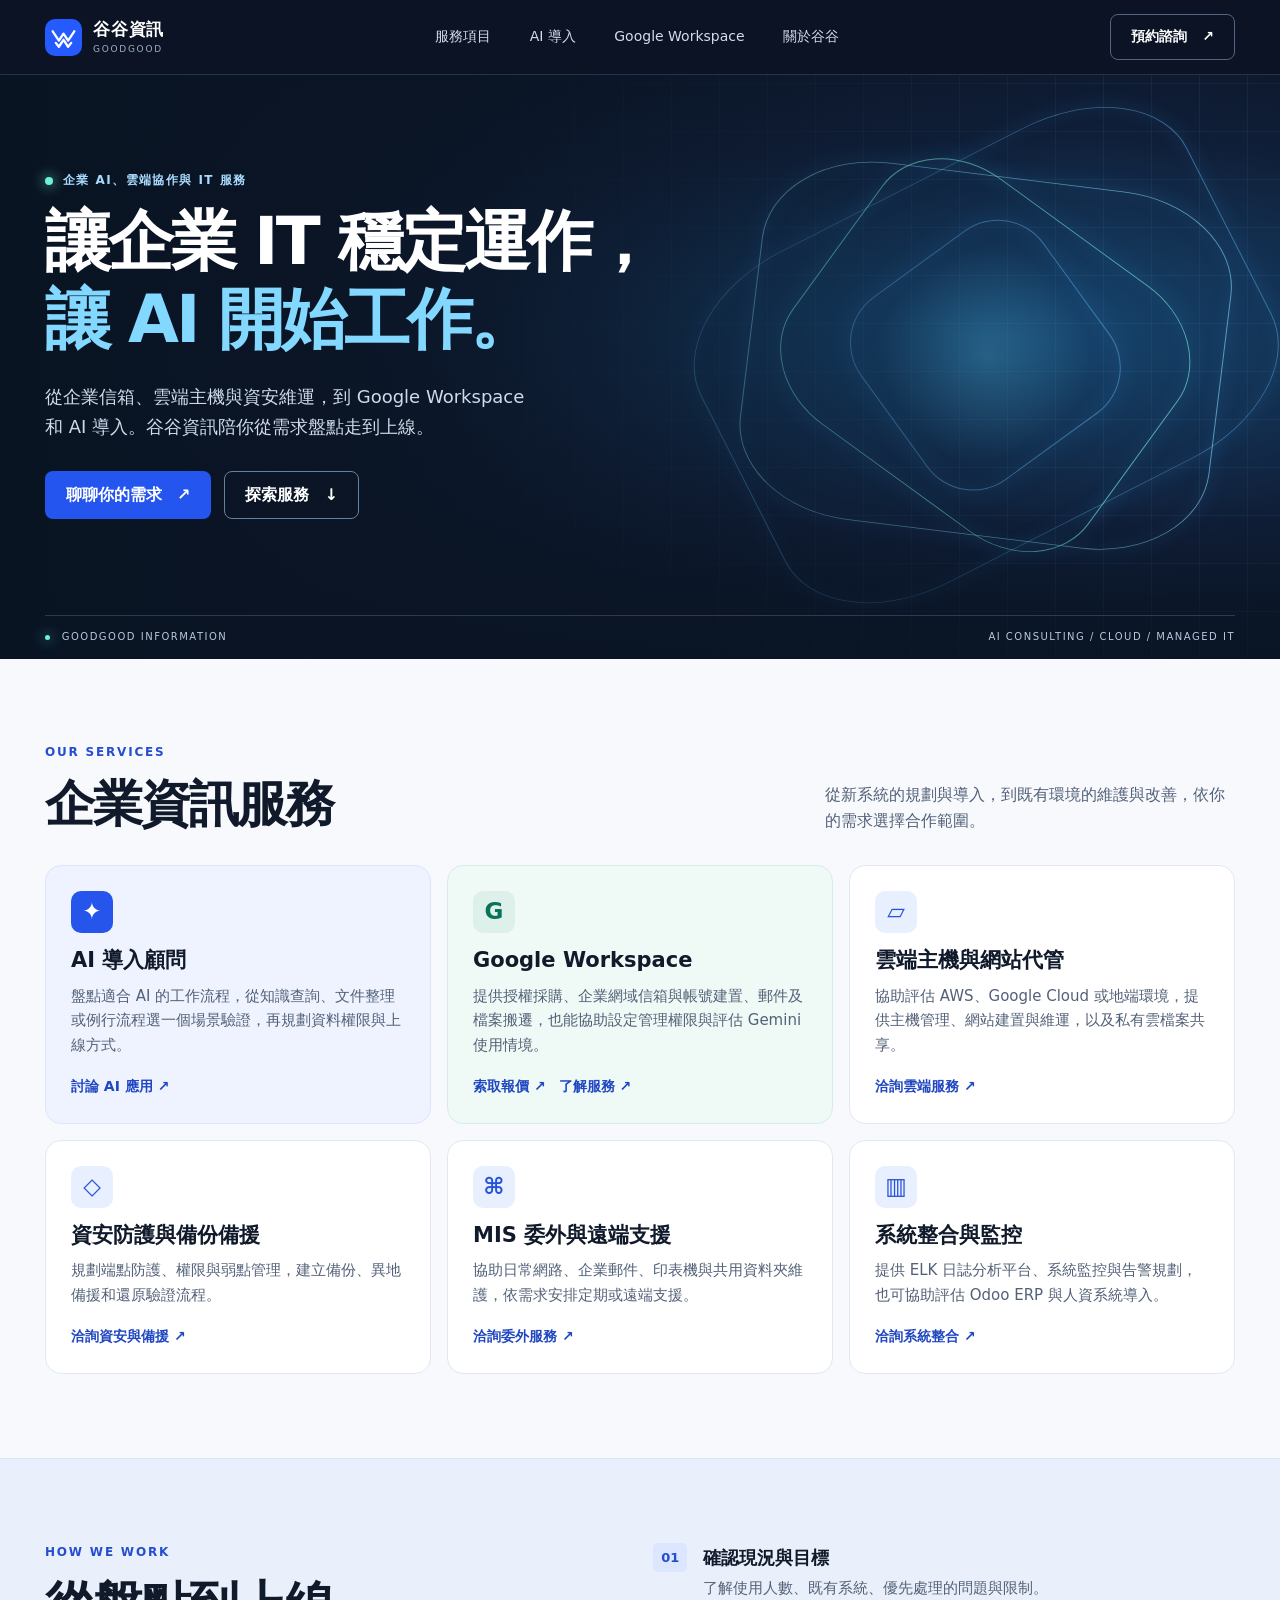
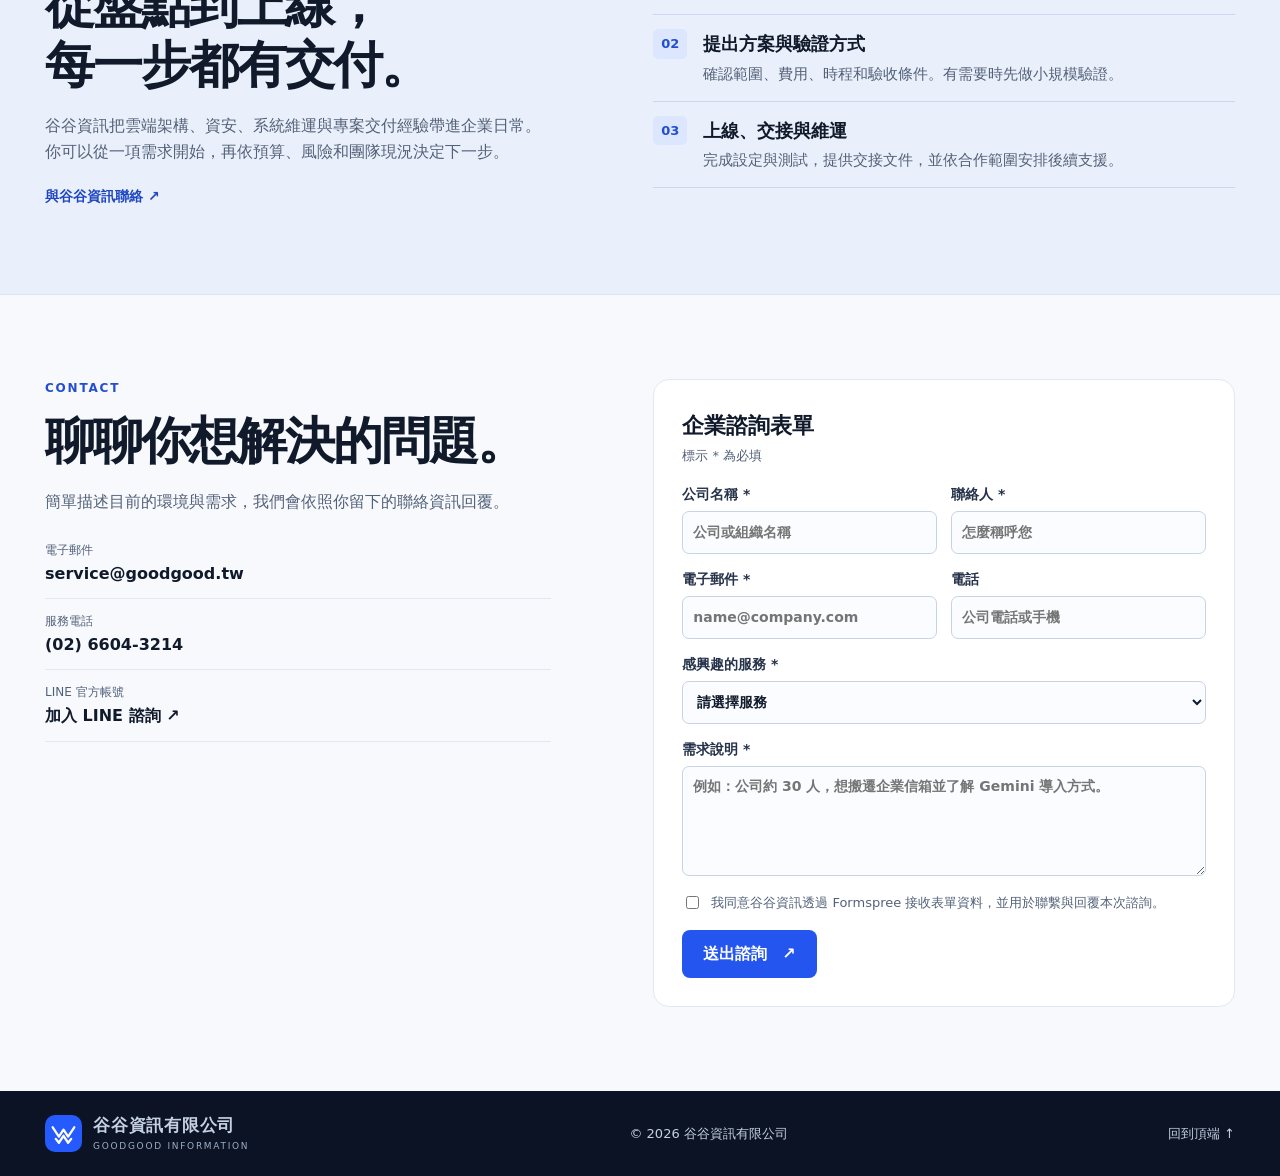
==== commit a725d883: "Add GoodGood service pages and geometric homepage artwork" ====
--- a/index.html
+++ b/index.html
@@ -10,19 +10,19 @@
 <link rel="stylesheet" href="styles.css">
 <script defer src="script.js"></script>
 </head>
-<body>
+<body id="top">
 <a href="#main" class="skip">跳至主要內容</a>
-<header class="header" id="top">
+<header class="header">
   <div class="wrap nav">
     <a class="brand" href="#top" aria-label="谷谷資訊首頁"><img src="assets/mark.svg" width="37" height="37" alt=""><span><b>谷谷資訊</b><small>GOODGOOD</small></span></a>
     <button type="button" class="menu" aria-controls="nav-links" aria-expanded="false" hidden>選單 <span aria-hidden="true">☰</span></button>
-    <nav id="nav-links" aria-label="主選單"><a href="#services">服務項目</a><a href="#ai">AI 導入</a><a href="#workspace">Google Workspace</a><a href="#about">關於谷谷</a></nav>
+    <nav id="nav-links" aria-label="主選單"><a href="#services">服務項目</a><a href="#ai">AI 導入</a><a href="workspace.html">Google Workspace</a><a href="about.html">關於谷谷</a></nav>
     <a class="button nav-cta" href="#contact">預約諮詢 <span aria-hidden="true">↗</span></a>
   </div>
 </header>
 <main id="main">
 <section class="hero" aria-labelledby="headline">
-  <picture class="hero-media"><source media="(max-width: 640px)" srcset="assets/hero-small.webp"><img src="assets/hero.webp" alt="" width="1440" height="960" fetchpriority="high"></picture>
+  <div class="hero-art" aria-hidden="true"><div class="hero-orbits"><span></span><span></span><span></span><span></span></div></div>
   <div class="wrap hero-inner">
     <p class="kicker hero-kicker"><i></i> 企業 AI、雲端協作與 IT 服務</p>
     <h1 id="headline">讓企業 IT 穩定運作，<br><em>讓 AI 開始工作。</em></h1>
@@ -35,7 +35,7 @@
   <div class="section-head"><div><p class="kicker">OUR SERVICES</p><h2>企業資訊服務</h2></div><p>從新系統的規劃與導入，到既有環境的維護與改善，依你的需求選擇合作範圍。</p></div>
   <div class="cards">
     <article class="card card-ai" id="ai"><span class="icon" aria-hidden="true">✦</span><h3>AI 導入顧問</h3><p>盤點適合 AI 的工作流程，從知識查詢、文件整理或例行流程選一個場景驗證，再規劃資料權限與上線方式。</p><a href="#contact" data-topic="AI 導入顧問">討論 AI 應用 <span aria-hidden="true">↗</span></a></article>
-    <article class="card card-workspace" id="workspace"><span class="icon google" aria-hidden="true">G</span><h3>Google Workspace</h3><p>提供授權採購、企業網域信箱與帳號建置、郵件及檔案搬遷，也能協助設定管理權限與評估 Gemini 使用情境。</p><div class="card-actions"><a href="#contact" data-topic="Google Workspace 採購與導入">索取報價 <span aria-hidden="true">↗</span></a><a href="https://gws.goodgood.tw/">方案試算 <span aria-hidden="true">↗</span></a></div></article>
+    <article class="card card-workspace" id="workspace"><span class="icon google" aria-hidden="true">G</span><h3>Google Workspace</h3><p>提供授權採購、企業網域信箱與帳號建置、郵件及檔案搬遷，也能協助設定管理權限與評估 Gemini 使用情境。</p><div class="card-actions"><a href="#contact" data-topic="Google Workspace 採購與導入">索取報價 <span aria-hidden="true">↗</span></a><a href="workspace.html">了解服務 <span aria-hidden="true">↗</span></a></div></article>
     <article class="card"><span class="icon" aria-hidden="true">▱</span><h3>雲端主機與網站代管</h3><p>協助評估 AWS、Google Cloud 或地端環境，提供主機管理、網站建置與維運，以及私有雲檔案共享。</p><a href="#contact" data-topic="雲端主機與網站代管">洽詢雲端服務 <span aria-hidden="true">↗</span></a></article>
     <article class="card"><span class="icon" aria-hidden="true">◇</span><h3>資安防護與備份備援</h3><p>規劃端點防護、權限與弱點管理，建立備份、異地備援和還原驗證流程。</p><a href="#contact" data-topic="資安防護與備份備援">洽詢資安與備援 <span aria-hidden="true">↗</span></a></article>
     <article class="card"><span class="icon" aria-hidden="true">⌘</span><h3>MIS 委外與遠端支援</h3><p>協助日常網路、企業郵件、印表機與共用資料夾維護，依需求安排定期或遠端支援。</p><a href="#contact" data-topic="MIS 委外與遠端支援">洽詢委外服務 <span aria-hidden="true">↗</span></a></article>
--- a/styles.css
+++ b/styles.css
@@ -25,10 +25,16 @@
 .nav-cta:hover,.ghost:hover{background:#ffffff16}
 .menu{display:none}
 .hero{position:relative;isolation:isolate;overflow:hidden;background:#0a1425;color:#fff}
-.hero-media,.hero-media img,.hero::after{position:absolute;inset:0;width:100%;height:100%}
-.hero-media{z-index:-2}
-.hero-media img{object-fit:cover;object-position:center 53%}
-.hero::after{content:"";z-index:-1;background:linear-gradient(90deg,#091423 0%,#0a1424ea 27%,#0a142476 59%,#09142315 100%),linear-gradient(0deg,#091423b0,transparent 27%)}
+.hero-art,.hero::after{position:absolute;inset:0}
+.hero-art{z-index:-2;overflow:hidden;background:radial-gradient(ellipse at 77% 44%,#174974 0%,#101f39 43%,#0a1425 73%)}
+.hero-art::before{content:"";position:absolute;inset:0;background:repeating-linear-gradient(0deg,transparent 0 47px,#72b7ed12 47px 48px),repeating-linear-gradient(90deg,transparent 0 47px,#72b7ed12 47px 48px);mask-image:linear-gradient(90deg,transparent 18%,#000 85%)}
+.hero-orbits{position:absolute;top:48%;left:77%;width:clamp(330px,52vw,800px);aspect-ratio:1;transform:translate(-50%,-50%);display:grid;place-items:center}
+.hero-orbits span{position:absolute;width:82%;height:82%;border:1px solid #65bdfa78;border-radius:25%;transform:rotate(-27deg) scaleY(.68);box-shadow:0 0 28px #46acff1c,inset 0 0 24px #46acff16;animation:orbit-breathe 7s ease-in-out infinite alternate}
+.hero-orbits span:nth-child(2){width:71%;height:71%;transform:rotate(7deg) scaleY(.76);border-color:#86ddff9c;animation-delay:-2s}
+.hero-orbits span:nth-child(3){width:55%;height:55%;transform:rotate(36deg) scaleY(.83);border-color:#72e7d2b0;animation-delay:-4s}
+.hero-orbits span:nth-child(4){width:34%;height:34%;transform:rotate(54deg);background:radial-gradient(circle,#5fcefa47,transparent 68%);animation-delay:-6s}
+@keyframes orbit-breathe{to{opacity:.44}}
+.hero::after{content:"";z-index:-1;background:linear-gradient(90deg,#091423 0%,#0a1424ea 24%,#0a142470 56%,transparent 86%),linear-gradient(0deg,#091423b0,transparent 27%)}
 .hero-inner{min-height:540px;display:flex;flex-direction:column;align-items:flex-start;justify-content:center;padding-block:65px}
 .kicker{margin:0 0 12px;color:#244dd0;font-size:12px;font-weight:800;letter-spacing:.15em}
 .hero-kicker{color:#a9dbff;display:flex;align-items:center;gap:10px;letter-spacing:.12em}
@@ -94,5 +100,12 @@
 .footer p,.back-top{font-size:13px;margin:0}
 @media(max-width:920px){.wrap{width:calc(100% - 48px)}.nav{gap:15px}.nav nav{gap:16px}.cards{grid-template-columns:repeat(2,minmax(0,1fr))}.section{padding-block:62px}}
 @media(max-width:740px){.nav{min-height:65px;flex-wrap:wrap;position:relative}.nav-cta{display:none}.menu:not([hidden]){display:block;border:1px solid #526582;border-radius:7px;background:none;color:#fff;padding:6px 10px}.menu span{margin-left:6px}.nav nav{width:100%;flex-wrap:wrap;padding-bottom:12px}.nav nav.enhanced{display:none}.nav nav.is-open{display:grid;position:absolute;left:0;top:100%;background:#101c30;padding:14px;border:1px solid #354967;border-radius:0 0 12px 12px;gap:0}.nav nav.is-open a{padding:8px}.section-head{align-items:start;flex-direction:column;gap:12px}.about-grid,.contact{grid-template-columns:1fr}}
-@media(max-width:540px){.wrap{width:calc(100% - 36px)}.section{padding-block:49px}.hero-inner{min-height:530px;padding-block:90px 42px;justify-content:end}.hero-media img{object-position:63% 38%}.hero::after{background:linear-gradient(0deg,#091423 6%,#091423ef 39%,#09142375 73%,#09142332 100%)}.hero-footer span+span{display:none}.hero-description{margin-bottom:21px}.cards,.form-grid{grid-template-columns:1fr}.card{min-height:0}.actions .button{padding-inline:13px;gap:8px}form{padding:19px}.footer-inner{gap:10px 18px}}
+@media(max-width:540px){.wrap{width:calc(100% - 36px)}.section{padding-block:49px}.hero-inner{min-height:530px;padding-block:90px 42px;justify-content:end}.hero-orbits{left:67%;top:29%}.hero::after{background:linear-gradient(0deg,#091423 6%,#091423ef 39%,#09142375 73%,#09142332 100%)}.hero-footer span+span{display:none}.hero-description{margin-bottom:21px}.cards,.form-grid{grid-template-columns:1fr}.card{min-height:0}.actions .button{padding-inline:13px;gap:8px}form{padding:19px}.footer-inner{gap:10px 18px}}
 @media(prefers-reduced-motion:reduce){*,*::before,*::after{scroll-behavior:auto!important;animation:none!important;transition:none!important}.button:hover,.card:hover,.card:focus-within{transform:none}}
+
+.nav nav a[aria-current="page"]{color:#8fdcff}
+.page-intro{background:radial-gradient(ellipse at 86% 6%,#193a61,transparent 56%),var(--night);color:white;padding-block:clamp(48px,8vw,108px)}
+.page-intro .kicker{color:#a9dbff}
+.page-intro h1{font-size:clamp(32px,5vw,64px)}
+.page-intro p:not(.kicker){color:#d0dbea;max-width:630px;margin-bottom:26px}
+#process{border-top:0}
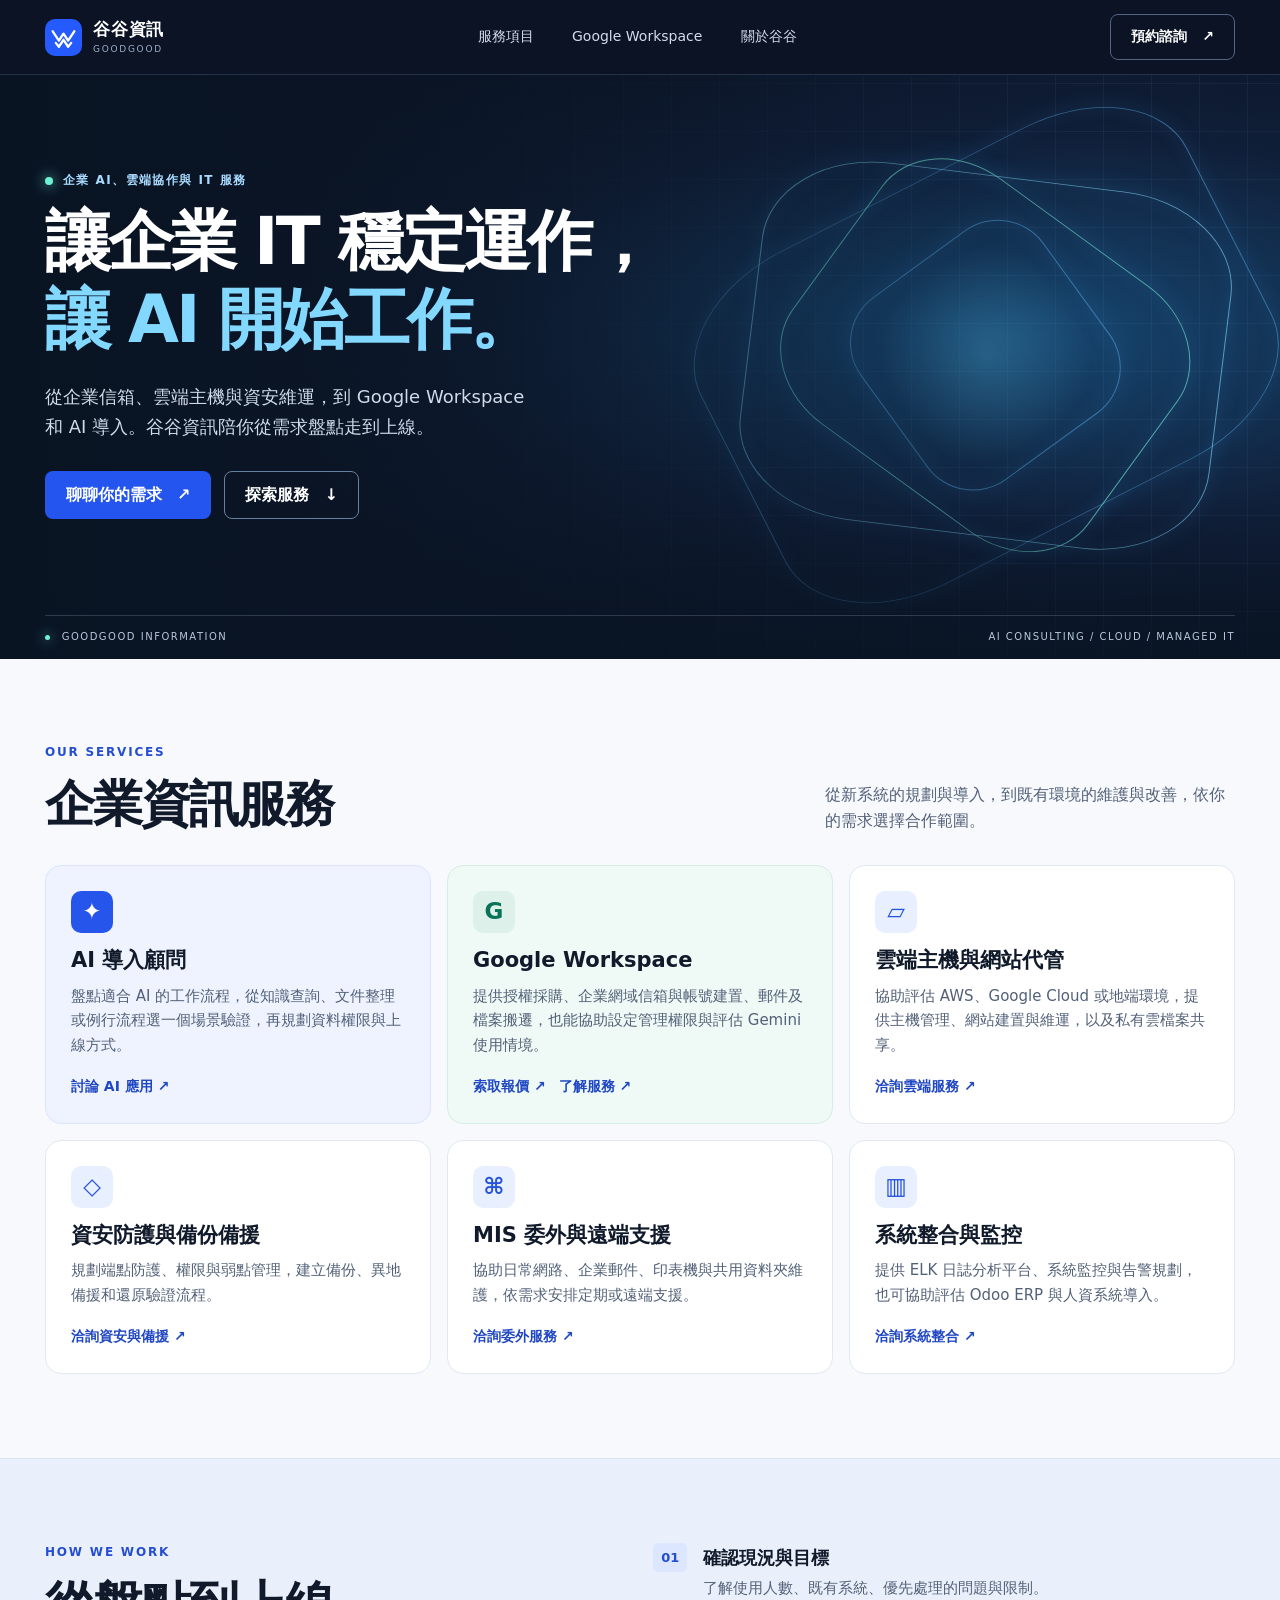
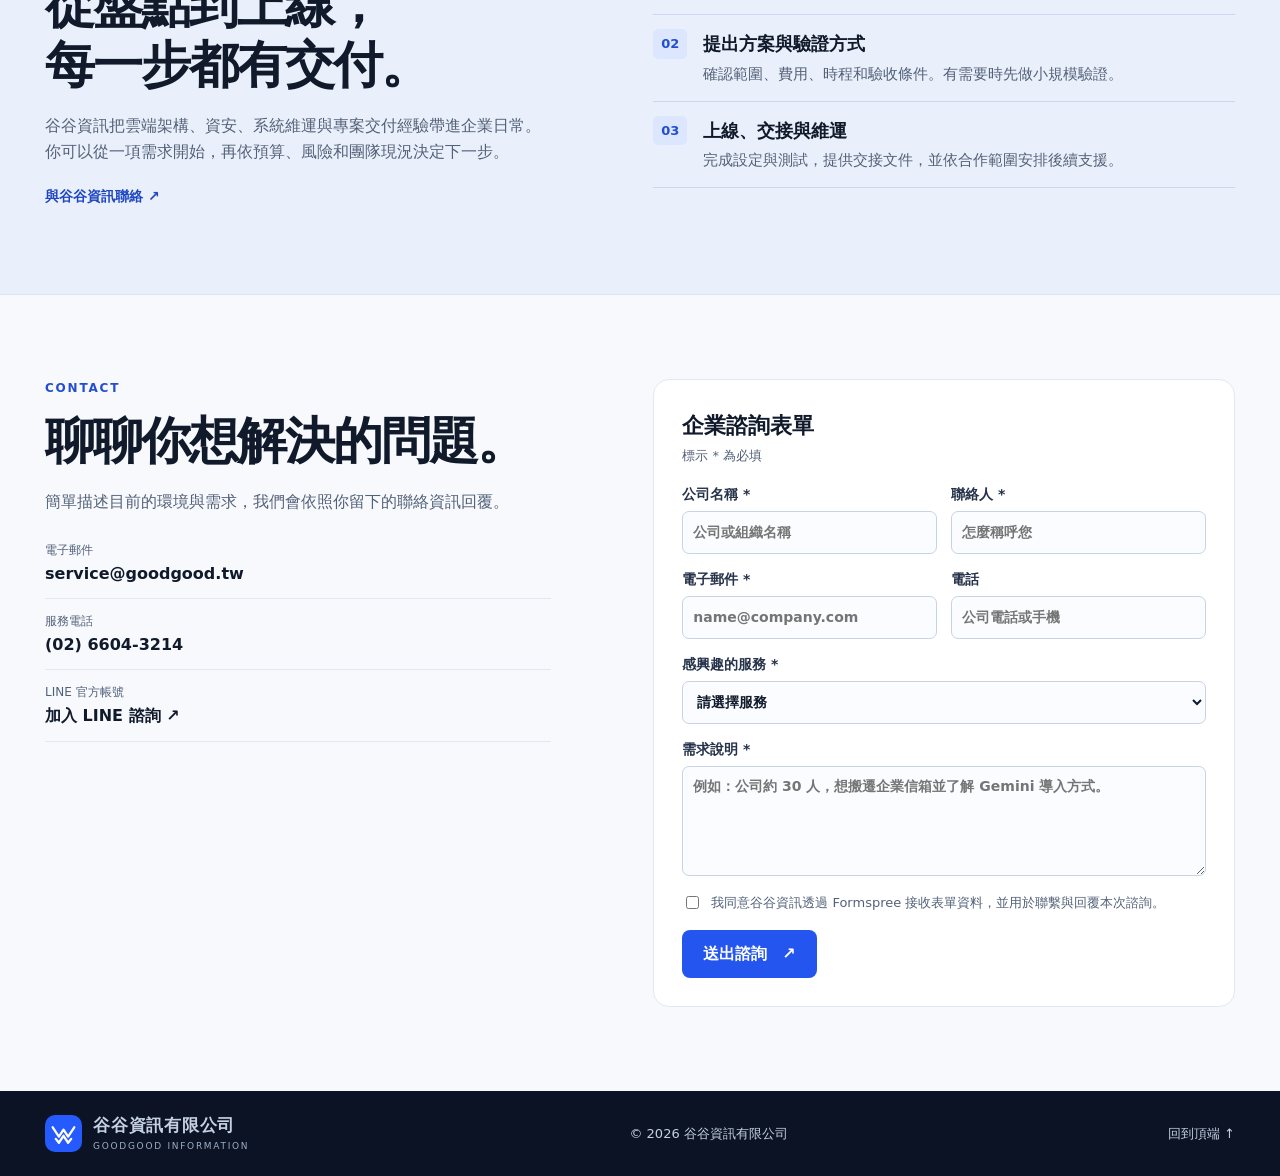
==== commit e5544e3b: "Integrate Workspace estimator, onboarding, and FAQ into GoodGood site" ====
--- a/index.html
+++ b/index.html
@@ -9,6 +9,7 @@
 <link rel="icon" href="assets/mark.svg" type="image/svg+xml">
 <link rel="stylesheet" href="styles.css">
 <script defer src="script.js"></script>
+<script defer src="workspace.js"></script>
 </head>
 <body id="top">
 <a href="#main" class="skip">跳至主要內容</a>
@@ -16,7 +17,7 @@
   <div class="wrap nav">
     <a class="brand" href="#top" aria-label="谷谷資訊首頁"><img src="assets/mark.svg" width="37" height="37" alt=""><span><b>谷谷資訊</b><small>GOODGOOD</small></span></a>
     <button type="button" class="menu" aria-controls="nav-links" aria-expanded="false" hidden>選單 <span aria-hidden="true">☰</span></button>
-    <nav id="nav-links" aria-label="主選單"><a href="#services">服務項目</a><a href="#ai">AI 導入</a><a href="workspace.html">Google Workspace</a><a href="about.html">關於谷谷</a></nav>
+    <nav id="nav-links" aria-label="主選單"><a href="#services">服務項目</a><a href="workspace.html">Google Workspace</a><a href="about.html">關於谷谷</a></nav>
     <a class="button nav-cta" href="#contact">預約諮詢 <span aria-hidden="true">↗</span></a>
   </div>
 </header>
--- a/styles.css
+++ b/styles.css
@@ -109,3 +109,20 @@
 .page-intro h1{font-size:clamp(32px,5vw,64px)}
 .page-intro p:not(.kicker){color:#d0dbea;max-width:630px;margin-bottom:26px}
 #process{border-top:0}
+
+.plan-cards .card{min-height:0}
+.plan-cards ul{margin:0;padding-left:1.2em;color:var(--muted);font-size:15px}
+.workspace-calc{display:grid;grid-template-columns:1.1fr 1fr;gap:24px;margin-top:20px}
+.estimate{background:#eef3ff;border-radius:12px;padding:20px}
+.estimate output{display:block;font-size:clamp(26px,4vw,40px);font-weight:800;line-height:1.2;margin-bottom:12px}
+.estimate p:not(.kicker){font-size:14px;color:var(--muted)}
+.estimate p a{color:var(--blue);text-decoration:underline}
+.copy-estimate{background:white;color:var(--blue);border-color:#c8d6fc}
+.copy-estimate[hidden]{display:none}
+.workspace-steps li:last-child{border-bottom:0}
+.workspace-faq details{border-bottom:1px solid #cad7ee;padding:13px 0}
+.workspace-faq summary{cursor:pointer;font-weight:700}
+.workspace-faq details p{color:var(--muted);margin:8px 0 0}
+.workspace-faq>.button{margin-top:24px}
+@media(max-width:740px){.workspace-calc{grid-template-columns:1fr}}
+@media(max-width:380px){.estimate{padding:14px}.estimate .button{white-space:normal}}
